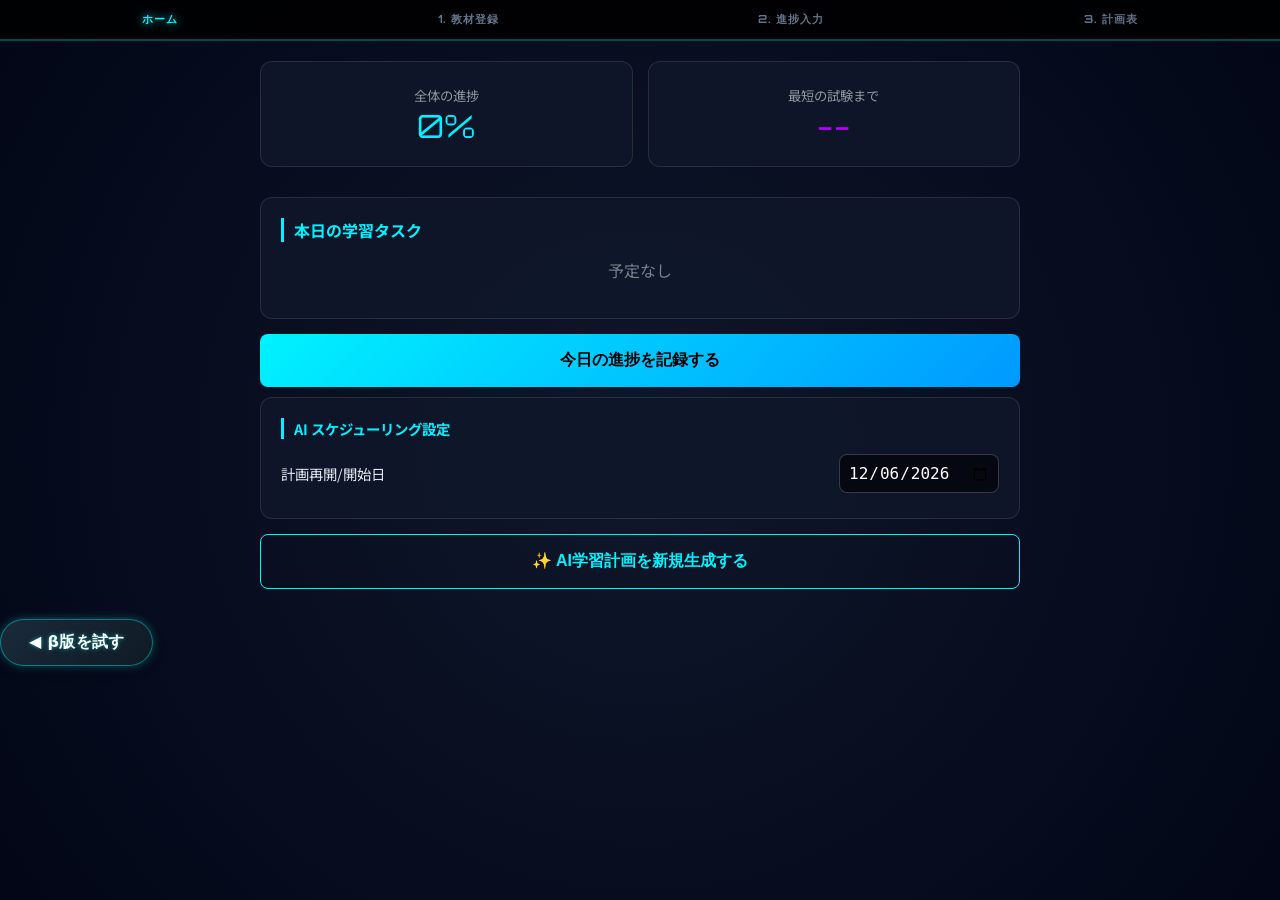
==== index.html @ 238c7658 "Update index.html" ====
<!DOCTYPE html>
<html lang="ja">
<head>
    <meta charset="UTF-8">
    <meta name="viewport" content="width=device-width, initial-scale=1.0">
    <title>ReplanToWin</title>
    <link rel="icon" href="854.png" type="image/png">
    <link rel="apple-touch-icon" href="854.png">
    
    <link href="https://fonts.googleapis.com/css2?family=Orbitron:wght@400;700&family=Noto+Sans+JP:wght@400;700&display=swap" rel="stylesheet">
    <link rel="stylesheet" href="style.css">
</head>
<body>

<div id="loading">
    <div style="font-size: 3rem; animation: pulse 1s infinite;">⚡</div>
    <div style="font-family: 'Orbitron'; color: var(--accent); letter-spacing: 3px; margin-top: 15px;">AI GENERATING...</div>
</div>

<nav>
    <div onclick="switchView('home')" id="nav-home" class="active">ホーム</div>
    <div onclick="switchView('settings')" id="nav-settings">1. 教材登録</div>
    <div onclick="switchView('progress')" id="nav-progress">2. 進捗入力</div>
    <div onclick="switchView('plan')" id="nav-plan">3. 計画表</div>
</nav>

<div id="view-home" class="view active">
    <div style="display: grid; grid-template-columns: 1fr 1fr; gap: 15px; margin-bottom: 15px;">
        <div class="glass-card" style="text-align: center;">
            <small style="opacity:0.6;">全体の進捗</small>
            <div id="stat-progress" style="font-family: 'Orbitron'; font-size: 2rem; color: var(--accent);">0%</div>
        </div>
        <div class="glass-card" style="text-align: center;">
            <small style="opacity:0.6;">最短の試験まで</small>
            <div id="stat-days" style="font-family: 'Orbitron'; font-size: 2rem; color: #bc00ff;">--</div>
        </div>
    </div>
    <div class="glass-card">
        <h3>本日の学習タスク</h3>
        <div id="today-list"></div>
    </div>
    <button onclick="switchView('progress')">今日の進捗を記録する</button>

    <div class="glass-card" style="margin-bottom: 15px;">
        <h3 style="font-size: 0.9rem; margin-bottom: 10px;">AI スケジューリング設定</h3>
        <div class="item-row" style="padding: 5px 0; border: none;">
            <span style="font-size: 0.9rem;">計画再開/開始日</span>
            <input type="date" id="sys-start-date" style="width: auto; margin: 0; padding: 8px;">
        </div>
    </div>

    <button id="main-plan-btn" onclick="generatePlan()" class="secondary">✨ AI学習計画を生成する</button>
</div>

    <!-- 戻るボタン（最先端AI感デザイン） -->
<a href="https://replan-to-win-beta.vercel.app/" class="ai-return-button" target="_blank" rel="noopener noreferrer">
  <span>◀ β版を試す</span>
</a>

<style>
/* AI感のあるボタンスタイル */
.ai-return-button {
  display: inline-flex;
  align-items: center;
  justify-content: center;
  gap: 8px;
  padding: 12px 28px;
  font-family: system-ui, -apple-system, 'Segoe UI', Roboto, 'Helvetica Neue', sans-serif;
  font-size: 1rem;
  font-weight: 600;
  text-decoration: none;
  color: #ffffff;
  background: linear-gradient(135deg, #1a2a3a, #0f1a24, #2c3e44);
  background-size: 200% 200%;
  border: 1px solid rgba(0, 255, 255, 0.4);
  border-radius: 60px;
  box-shadow: 0 0 8px rgba(0, 255, 255, 0.3), 0 4px 12px rgba(0, 0, 0, 0.3);
  backdrop-filter: blur(4px);
  transition: all 0.3s cubic-bezier(0.2, 0.9, 0.4, 1.1);
  letter-spacing: 0.3px;
  position: relative;
  overflow: hidden;
  cursor: pointer;
}

/* 光る走査線エフェクト（AI感） */
.ai-return-button::before {
  content: '';
  position: absolute;
  top: 0;
  left: -100%;
  width: 100%;
  height: 100%;
  background: linear-gradient(90deg, transparent, rgba(100, 255, 255, 0.25), transparent);
  transition: left 0.6s ease;
}

.ai-return-button:hover {
  transform: translateY(-2px) scale(1.02);
  box-shadow: 0 0 18px rgba(0, 255, 255, 0.7), 0 8px 20px rgba(0, 0, 0, 0.4);
  background-position: 100% 100%;
  border-color: rgba(0, 255, 255, 0.8);
  color: #e0ffff;
}

.ai-return-button:hover::before {
  left: 100%;
}

.ai-return-button:active {
  transform: scale(0.98);
}

/* テキストに微弱なグロー */
.ai-return-button span {
  text-shadow: 0 0 4px rgba(0, 255, 255, 0.5);
}
</style>
    
<div id="view-settings" class="view">
    <div class="glass-card">
        <h3>新しい教材を追加する</h3>
        <input id="in-sub" placeholder="科目 (例: 数学、英語)">
        
        <div style="margin-bottom: 12px;">
            <label style="font-size: 0.8rem; color: var(--accent); display: block; margin-bottom: 4px;">試験日（または完了目標日）：</label>
            <input id="in-date" type="date" style="margin-bottom: 0;">
        </div>

        <div style="margin-bottom: 15px;">
            <label style="font-size: 0.8rem; color: var(--accent); display: block; margin-bottom: 4px;">この教材を学習する曜日：</label>
            <div class="checkbox-group" id="in-days">
                <label><input type="checkbox" value="1" checked>月</label>
                <label><input type="checkbox" value="2" checked>火</label>
                <label><input type="checkbox" value="3" checked>水</label>
                <label><input type="checkbox" value="4" checked>木</label>
                <label><input type="checkbox" value="5" checked>金</label>
                <label><input type="checkbox" value="6" checked>土</label>
                <label><input type="checkbox" value="0" checked>日</label>
            </div>
        </div>

        <select id="in-mode" onchange="toggleMode()">
            <option value="range">ページ範囲 (1-200 など)</option>
            <option value="vol">合計件数 (1500語 など)</option>
            <option value="list">項目リスト (プリントAなど)</option>
        </select>
        <div id="ui-range">
            <input id="in-name-range" placeholder="教材名">
            <input id="in-val-range" placeholder="範囲 (例: 1-150)">
            <input id="in-unit-range" value="P" placeholder="単位">
        </div>
        <div id="ui-vol" style="display:none;">
            <input id="in-name-vol" placeholder="教材名">
            <input id="in-val-vol" type="number" placeholder="合計件数">
            <input id="in-unit-vol" value="語" placeholder="単位">
        </div>
        <div id="ui-list" style="display:none;">
            <input id="in-name-list" placeholder="教材名">
            <textarea id="in-val-list" placeholder="項目をカンマ(,)で区切って入力" rows="3"></textarea>
        </div>
        <div style="display: flex; align-items: center; gap: 10px; margin-bottom: 15px;">
            <span>目標周回数:</span>
            <input id="in-rounds" type="number" value="3" style="width: 80px; margin: 0;">
        </div>
        <button onclick="addMaterial()">この教材をリストに登録する</button>
    </div>
    <div class="glass-card">
        <h3>登録済みの教材</h3>
        <div id="registered-list"></div>
    </div>
</div>

<div id="view-progress" class="view">
    <h3>進捗の報告</h3>
    <div id="progress-input-area"></div>
</div>

<div id="view-plan" class="view">
    <div style="display: flex; justify-content: space-between; align-items: center; margin-bottom: 10px;">
        <h3 style="margin: 0;">全日程の計画表</h3>
        <button id="btn-edit-plan" onclick="togglePlanEdit()" class="secondary" style="width: auto; padding: 6px 15px; margin: 0; font-size: 0.8rem;">✎ 編集</button>
    </div>
    <div id="full-plan-area"></div>
</div>

<script src="script.js"></script>
</body>
</html>
---- style.css ----
:root {
    --bg: #020617;
    --panel: rgba(15, 23, 42, 0.95);
    --accent: #00f2ff;
    --accent-glow: rgba(0, 242, 255, 0.3);
    --text: #e2e8f0;
    --danger: #ff4757;
}

* { box-sizing: border-box; }
body {
    background-color: var(--bg);
    background-image: radial-gradient(circle at 50% 50%, #0f172a 0%, #020617 100%);
    color: var(--text); font-family: 'Noto Sans JP', sans-serif; margin: 0; min-height: 100vh;
}

nav {
    display: flex; justify-content: space-around; background: rgba(0, 0, 0, 0.9);
    border-bottom: 2px solid var(--accent-glow); padding: 12px;
    position: sticky; top: 0; z-index: 1000;
}
nav div { cursor: pointer; font-size: 0.7rem; color: #64748b; font-family: 'Orbitron'; font-weight: bold; letter-spacing: 1px; }
nav div.active { color: var(--accent); text-shadow: 0 0 10px var(--accent); }

.view { max-width: 800px; margin: 20px auto; padding: 0 20px; display: none; }
.view.active { display: block; animation: fadeIn 0.3s ease; }
@keyframes fadeIn { from { opacity: 0; } to { opacity: 1; } }

.glass-card {
    background: var(--panel); border: 1px solid rgba(255, 255, 255, 0.1);
    border-radius: 12px; padding: 20px; margin-bottom: 15px;
}

h3 { font-size: 1rem; color: var(--accent); margin-top: 0; border-left: 3px solid var(--accent); padding-left: 10px; }

button {
    background: linear-gradient(135deg, var(--accent), #0099ff); color: #000;
    border: none; padding: 16px; border-radius: 8px; font-weight: bold; cursor: pointer; 
    width: 100%; font-size: 1rem; margin-bottom: 10px;
}
button:active { transform: scale(0.98); }
button.secondary { background: transparent; border: 1px solid var(--accent); color: var(--accent); }
button.danger { background: rgba(255, 71, 87, 0.1); border: 1px solid var(--danger); color: var(--danger); padding: 8px 12px; width: auto; font-size: 0.8rem; }

input, select, textarea {
    background: rgba(0, 0, 0, 0.6); border: 1px solid rgba(255, 255, 255, 0.2);
    color: #fff; padding: 12px; border-radius: 8px; width: 100%; margin-bottom: 12px; font-size: 1rem;
}

/* 編集用入力欄のスタイル */
.plan-edit-input {
    background: rgba(255, 255, 255, 0.1);
    border: 1px solid var(--accent);
    color: #fff;
    padding: 4px 8px;
    border-radius: 4px;
    width: 100%;
    font-size: 0.9rem;
    margin: 4px 0;
}

.item-row { display: flex; justify-content: space-between; align-items: center; padding: 12px 0; border-bottom: 1px solid rgba(255,255,255,0.05); }
.status-tag { font-size: 0.65rem; background: var(--accent); color: #000; padding: 2px 6px; border-radius: 4px; font-weight: bold; }

.checkbox-group { display: flex; gap: 10px; flex-wrap: wrap; margin-top: 8px; }
.checkbox-group label { display: flex; align-items: center; gap: 5px; font-size: 0.9rem; cursor: pointer; color: #a0aec0; }
.checkbox-group input[type="checkbox"] { width: 18px; height: 18px; margin: 0; accent-color: var(--accent); }

#loading {
    position: fixed; top: 0; left: 0; width: 100%; height: 100%;
    background: rgba(2, 6, 23, 0.95); z-index: 2000; display: none;
    flex-direction: column; align-items: center; justify-content: center;
}

@keyframes pulse {
    0% { transform: scale(1); opacity: 1; }
    50% { transform: scale(1.1); opacity: 0.7; }
    100% { transform: scale(1); opacity: 1; }
}
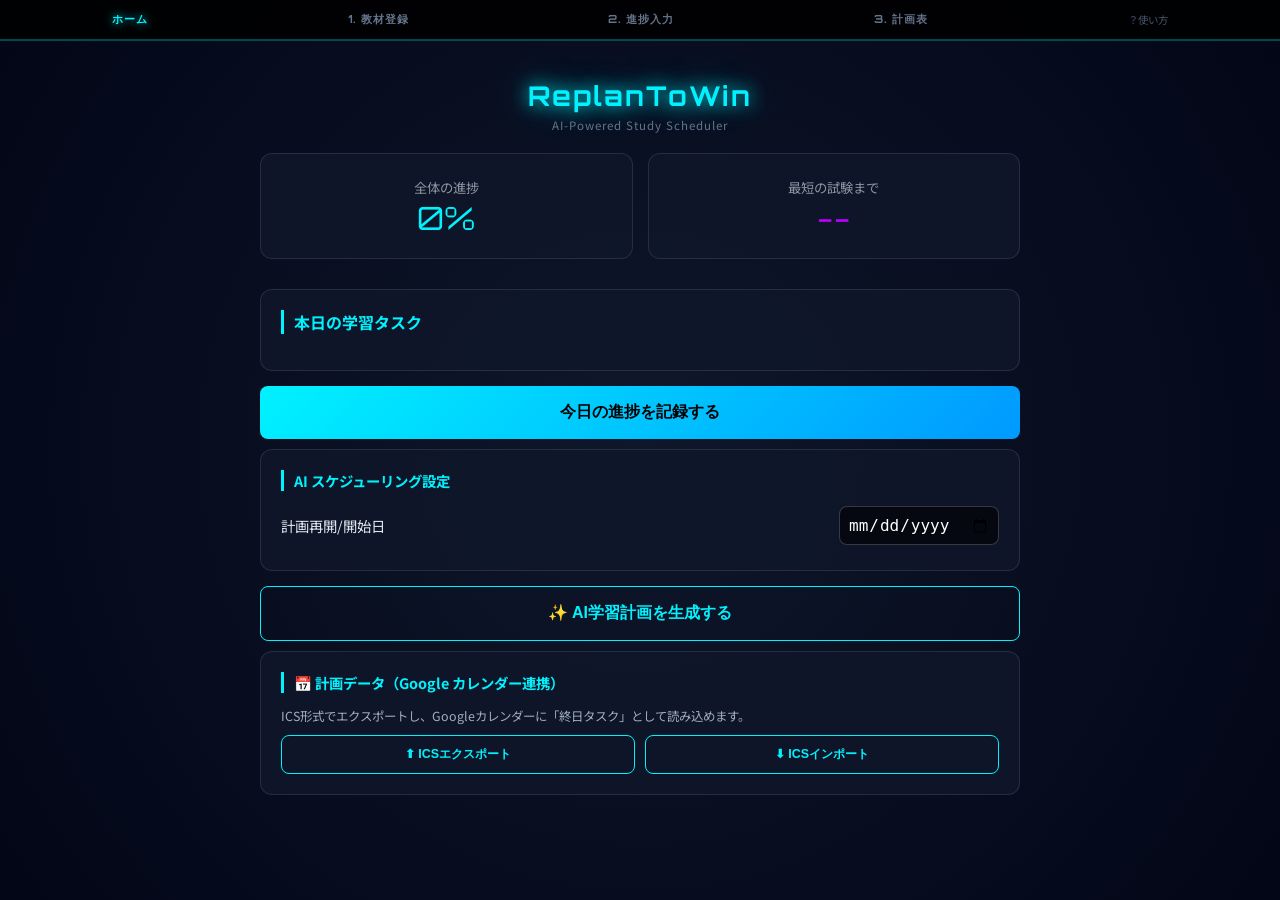
==== commit 4b7c8ee4: "Update index.html" ====
--- a/index.html
+++ b/index.html
@@ -8,7 +8,262 @@
     <link rel="apple-touch-icon" href="854.png">
     
     <link href="https://fonts.googleapis.com/css2?family=Orbitron:wght@400;700&family=Noto+Sans+JP:wght@400;700&display=swap" rel="stylesheet">
-    <link rel="stylesheet" href="style.css">
+    <style>
+        :root {
+            --bg: #020617;
+            --panel: rgba(15, 23, 42, 0.95);
+            --accent: #00f2ff;
+            --accent-glow: rgba(0, 242, 255, 0.3);
+            --text: #e2e8f0;
+            --danger: #ff4757;
+        }
+
+        * { box-sizing: border-box; }
+        body {
+            background-color: var(--bg);
+            background-image: radial-gradient(circle at 50% 50%, #0f172a 0%, #020617 100%);
+            color: var(--text); font-family: 'Noto Sans JP', sans-serif; margin: 0; min-height: 100vh;
+        }
+
+        nav {
+            display: flex; justify-content: space-around; background: rgba(0, 0, 0, 0.9);
+            border-bottom: 2px solid var(--accent-glow); padding: 12px;
+            position: sticky; top: 0; z-index: 1000;
+        }
+        nav div { cursor: pointer; font-size: 0.7rem; color: #64748b; font-family: 'Orbitron'; font-weight: bold; letter-spacing: 1px; }
+        nav div.active { color: var(--accent); text-shadow: 0 0 10px var(--accent); }
+        .nav-tut { font-size: 0.65rem !important; color: #475569 !important; font-family: 'Noto Sans JP', sans-serif !important; font-weight: normal !important; letter-spacing: 0 !important; }
+
+        .view { max-width: 800px; margin: 20px auto; padding: 0 20px; display: none; }
+        .view.active { display: block; animation: fadeIn 0.3s ease; }
+        @keyframes fadeIn { from { opacity: 0; } to { opacity: 1; } }
+
+        .glass-card {
+            background: var(--panel); border: 1px solid rgba(255, 255, 255, 0.1);
+            border-radius: 12px; padding: 20px; margin-bottom: 15px;
+        }
+
+        h3 { font-size: 1rem; color: var(--accent); margin-top: 0; border-left: 3px solid var(--accent); padding-left: 10px; }
+
+        button {
+            background: linear-gradient(135deg, var(--accent), #0099ff); color: #000;
+            border: none; padding: 16px; border-radius: 8px; font-weight: bold; cursor: pointer; 
+            width: 100%; font-size: 1rem; margin-bottom: 10px;
+        }
+        button:active { transform: scale(0.98); }
+        button.secondary { background: transparent; border: 1px solid var(--accent); color: var(--accent); }
+        button.danger { background: rgba(255, 71, 87, 0.1); border: 1px solid var(--danger); color: var(--danger); padding: 8px 12px; width: auto; font-size: 0.8rem; }
+
+        input, select, textarea {
+            background: rgba(0, 0, 0, 0.6); border: 1px solid rgba(255, 255, 255, 0.2);
+            color: #fff; padding: 12px; border-radius: 8px; width: 100%; margin-bottom: 12px; font-size: 1rem;
+        }
+
+        /* 編集用入力欄のスタイル */
+        .plan-edit-input {
+            background: rgba(255, 255, 255, 0.1);
+            border: 1px solid var(--accent);
+            color: #fff;
+            padding: 4px 8px;
+            border-radius: 4px;
+            width: 100%;
+            font-size: 0.9rem;
+            margin: 4px 0;
+        }
+
+        .item-row { display: flex; justify-content: space-between; align-items: center; padding: 12px 0; border-bottom: 1px solid rgba(255,255,255,0.05); }
+        .status-tag { font-size: 0.65rem; background: var(--accent); color: #000; padding: 2px 6px; border-radius: 4px; font-weight: bold; }
+
+        .checkbox-group { display: flex; gap: 10px; flex-wrap: wrap; margin-top: 8px; }
+        .checkbox-group label { display: flex; align-items: center; gap: 5px; font-size: 0.9rem; cursor: pointer; color: #a0aec0; }
+        .checkbox-group input[type="checkbox"] { width: 18px; height: 18px; margin: 0; accent-color: var(--accent); }
+
+        #loading {
+            position: fixed; top: 0; left: 0; width: 100%; height: 100%;
+            background: rgba(2, 6, 23, 0.95); z-index: 2000; display: none;
+            flex-direction: column; align-items: center; justify-content: center;
+        }
+
+        @keyframes pulse {
+            0% { transform: scale(1); opacity: 1; }
+            50% { transform: scale(1.1); opacity: 0.7; }
+            100% { transform: scale(1); opacity: 1; }
+        }
+
+        /* ===== ホームタイトル ===== */
+        .home-title-block {
+            text-align: center;
+            padding: 18px 0 10px;
+            margin-bottom: 10px;
+        }
+        .home-title-block .app-logo {
+            font-family: 'Orbitron', sans-serif;
+            font-size: 1.7rem;
+            font-weight: 700;
+            color: var(--accent);
+            text-shadow: 0 0 18px var(--accent), 0 0 40px rgba(0,242,255,0.4);
+            letter-spacing: 2px;
+        }
+        .home-title-block .app-tagline {
+            font-size: 0.72rem;
+            color: #64748b;
+            margin-top: 4px;
+            letter-spacing: 1px;
+        }
+
+        /* ===== 小刻み復習バッジ ===== */
+        .spaced-badge {
+            display: inline-flex;
+            align-items: center;
+            gap: 6px;
+            background: linear-gradient(135deg, rgba(188,0,255,0.15), rgba(0,242,255,0.15));
+            border: 1px solid rgba(188,0,255,0.5);
+            border-radius: 8px;
+            padding: 10px 14px;
+            width: 100%;
+            cursor: pointer;
+            transition: box-shadow 0.2s;
+        }
+        .spaced-badge:hover { box-shadow: 0 0 12px rgba(188,0,255,0.4); }
+        .spaced-badge input[type="checkbox"] {
+            width: 20px; height: 20px; margin: 0; accent-color: #bc00ff; flex-shrink: 0;
+        }
+        .spaced-badge-text { display: flex; flex-direction: column; gap: 2px; flex: 1; }
+        .spaced-badge-title {
+            font-size: 0.92rem;
+            font-weight: bold;
+            color: #bc00ff;
+            text-shadow: 0 0 8px rgba(188,0,255,0.6);
+        }
+        .spaced-badge-sub {
+            font-size: 0.68rem;
+            color: #a78bfa;
+            line-height: 1.4;
+        }
+        .spaced-badge-recommend {
+            font-size: 0.62rem;
+            background: linear-gradient(90deg, #bc00ff, #00f2ff);
+            -webkit-background-clip: text;
+            -webkit-text-fill-color: transparent;
+            background-clip: text;
+            font-weight: bold;
+            white-space: nowrap;
+        }
+
+        /* ===== エクスポート/インポートボタン ===== */
+        .io-btn-row {
+            display: flex;
+            gap: 10px;
+            margin-top: 10px;
+        }
+        .io-btn-row button {
+            flex: 1;
+            font-size: 0.78rem;
+            padding: 10px 6px;
+            margin-bottom: 0;
+        }
+
+        /* ===== チュートリアルオーバーレイ ===== */
+        #tutorial-overlay {
+            position: fixed; top: 0; left: 0; width: 100%; height: 100%;
+            background: rgba(2,6,23,0.96);
+            z-index: 3000;
+            display: none;
+            flex-direction: column;
+            align-items: center;
+            justify-content: center;
+            padding: 20px;
+        }
+        #tutorial-overlay.show { display: flex; animation: fadeIn 0.3s ease; }
+        .tut-card {
+            background: var(--panel);
+            border: 1px solid var(--accent);
+            border-radius: 16px;
+            padding: 28px 24px;
+            max-width: 460px;
+            width: 100%;
+            text-align: center;
+        }
+        .tut-step-num {
+            font-family: 'Orbitron', sans-serif;
+            font-size: 0.7rem;
+            color: var(--accent);
+            letter-spacing: 2px;
+            margin-bottom: 8px;
+        }
+        .tut-icon { font-size: 2.8rem; margin-bottom: 12px; }
+        .tut-title {
+            font-size: 1.1rem;
+            font-weight: bold;
+            color: var(--accent);
+            margin-bottom: 12px;
+        }
+        .tut-body {
+            font-size: 0.88rem;
+            color: #a0aec0;
+            line-height: 1.75;
+            margin-bottom: 22px;
+            text-align: left;
+        }
+        .tut-body b { color: var(--text); }
+        .tut-dots {
+            display: flex; justify-content: center; gap: 8px; margin-bottom: 20px;
+        }
+        .tut-dot {
+            width: 8px; height: 8px; border-radius: 50%;
+            background: #334155;
+            transition: background 0.2s;
+        }
+        .tut-dot.active { background: var(--accent); box-shadow: 0 0 6px var(--accent); }
+        .tut-btn-row { display: flex; gap: 10px; }
+        .tut-btn-row button { margin-bottom: 0; }
+
+        /* ===== 教材編集パネル ===== */
+        .mat-edit-panel {
+            background: rgba(0, 242, 255, 0.05);
+            border: 1px solid rgba(0, 242, 255, 0.3);
+            border-radius: 8px;
+            padding: 14px;
+            margin-top: 10px;
+        }
+        .mat-edit-panel label {
+            font-size: 0.78rem;
+            color: var(--accent);
+            display: block;
+            margin-bottom: 3px;
+        }
+        .mat-edit-panel input[type="number"] {
+            padding: 7px 10px;
+            font-size: 0.9rem;
+            margin-bottom: 10px;
+        }
+        .mat-edit-panel .edit-days-group {
+            display: flex; gap: 8px; flex-wrap: wrap; margin-bottom: 10px;
+        }
+        .mat-edit-panel .edit-days-group label {
+            display: flex; align-items: center; gap: 4px;
+            font-size: 0.85rem; color: #a0aec0; cursor: pointer;
+        }
+        .mat-edit-panel .edit-days-group input[type="checkbox"] {
+            width: 16px; height: 16px; margin: 0; accent-color: var(--accent);
+        }
+        .mat-edit-spaced-row {
+            display: flex; align-items: center; gap: 8px; margin-bottom: 10px;
+        }
+        .mat-edit-spaced-row input[type="checkbox"] {
+            width: 18px; height: 18px; margin: 0; accent-color: #bc00ff;
+        }
+        .mat-edit-spaced-row span {
+            font-size: 0.85rem; color: #a78bfa;
+        }
+        .mat-edit-save-btn {
+            background: linear-gradient(135deg, var(--accent), #0099ff);
+            color: #000; border: none; padding: 8px 16px;
+            border-radius: 6px; font-weight: bold; cursor: pointer;
+            width: auto; font-size: 0.85rem; margin-bottom: 0;
+        }
+        .mat-edit-save-btn:active { transform: scale(0.98); }
+    </style>
 </head>
 <body>
 
@@ -22,9 +277,15 @@
     <div onclick="switchView('settings')" id="nav-settings">1. 教材登録</div>
     <div onclick="switchView('progress')" id="nav-progress">2. 進捗入力</div>
     <div onclick="switchView('plan')" id="nav-plan">3. 計画表</div>
+    <div onclick="showTutorial()" class="nav-tut">？使い方</div>
 </nav>
 
 <div id="view-home" class="view active">
+    <div class="home-title-block">
+        <div class="app-logo">ReplanToWin</div>
+        <div class="app-tagline">AI-Powered Study Scheduler</div>
+    </div>
+
     <div style="display: grid; grid-template-columns: 1fr 1fr; gap: 15px; margin-bottom: 15px;">
         <div class="glass-card" style="text-align: center;">
             <small style="opacity:0.6;">全体の進捗</small>
@@ -50,73 +311,18 @@
     </div>
 
     <button id="main-plan-btn" onclick="generatePlan()" class="secondary">✨ AI学習計画を生成する</button>
+
+    <div class="glass-card">
+        <h3 style="font-size:0.9rem;">📅 計画データ（Google カレンダー連携）</h3>
+        <p style="font-size:0.78rem; color:#a0aec0; margin:0 0 6px;">ICS形式でエクスポートし、Googleカレンダーに「終日タスク」として読み込めます。</p>
+        <div class="io-btn-row">
+            <button class="secondary" onclick="exportICS()" style="font-size:0.78rem;">⬆ ICSエクスポート</button>
+            <button class="secondary" onclick="document.getElementById('ics-import-input').click()" style="font-size:0.78rem;">⬇ ICSインポート</button>
+        </div>
+        <input type="file" id="ics-import-input" accept=".ics" style="display:none;" onchange="importICS(this)">
+    </div>
 </div>
 
-    <!-- 戻るボタン（最先端AI感デザイン） -->
-<a href="https://replan-to-win-beta.vercel.app/" class="ai-return-button" target="_blank" rel="noopener noreferrer">
-  <span>◀ β版を試す</span>
-</a>
-
-<style>
-/* AI感のあるボタンスタイル */
-.ai-return-button {
-  display: inline-flex;
-  align-items: center;
-  justify-content: center;
-  gap: 8px;
-  padding: 12px 28px;
-  font-family: system-ui, -apple-system, 'Segoe UI', Roboto, 'Helvetica Neue', sans-serif;
-  font-size: 1rem;
-  font-weight: 600;
-  text-decoration: none;
-  color: #ffffff;
-  background: linear-gradient(135deg, #1a2a3a, #0f1a24, #2c3e44);
-  background-size: 200% 200%;
-  border: 1px solid rgba(0, 255, 255, 0.4);
-  border-radius: 60px;
-  box-shadow: 0 0 8px rgba(0, 255, 255, 0.3), 0 4px 12px rgba(0, 0, 0, 0.3);
-  backdrop-filter: blur(4px);
-  transition: all 0.3s cubic-bezier(0.2, 0.9, 0.4, 1.1);
-  letter-spacing: 0.3px;
-  position: relative;
-  overflow: hidden;
-  cursor: pointer;
-}
-
-/* 光る走査線エフェクト（AI感） */
-.ai-return-button::before {
-  content: '';
-  position: absolute;
-  top: 0;
-  left: -100%;
-  width: 100%;
-  height: 100%;
-  background: linear-gradient(90deg, transparent, rgba(100, 255, 255, 0.25), transparent);
-  transition: left 0.6s ease;
-}
-
-.ai-return-button:hover {
-  transform: translateY(-2px) scale(1.02);
-  box-shadow: 0 0 18px rgba(0, 255, 255, 0.7), 0 8px 20px rgba(0, 0, 0, 0.4);
-  background-position: 100% 100%;
-  border-color: rgba(0, 255, 255, 0.8);
-  color: #e0ffff;
-}
-
-.ai-return-button:hover::before {
-  left: 100%;
-}
-
-.ai-return-button:active {
-  transform: scale(0.98);
-}
-
-/* テキストに微弱なグロー */
-.ai-return-button span {
-  text-shadow: 0 0 4px rgba(0, 255, 255, 0.5);
-}
-</style>
-    
 <div id="view-settings" class="view">
     <div class="glass-card">
         <h3>新しい教材を追加する</h3>
@@ -163,6 +369,16 @@
             <span>目標周回数:</span>
             <input id="in-rounds" type="number" value="3" style="width: 80px; margin: 0;">
         </div>
+
+        <label id="spaced-label" class="spaced-badge" style="margin-bottom: 15px;">
+            <input type="checkbox" id="in-spaced">
+            <span class="spaced-badge-text">
+                <span class="spaced-badge-title">⚡ 間隔反復学習（スペーシング効果）</span>
+                <span class="spaced-badge-sub">「小刻みな復習」を繰り返す記憶定着アルゴリズム。<br><b>単語帳・問題集など量の多いタスクに特に推奨。</b><br>単純繰り返しより最大 <b>2〜3倍</b> の記憶効率を実現。</span>
+            </span>
+            <span class="spaced-badge-recommend">強く推奨</span>
+            <span id="spaced-note" style="display: none; color: var(--danger); font-size: 0.7rem;">※リスト教材では非対応</span>
+        </label>
         <button onclick="addMaterial()">この教材をリストに登録する</button>
     </div>
     <div class="glass-card">
@@ -184,6 +400,412 @@
     <div id="full-plan-area"></div>
 </div>
 
-<script src="script.js"></script>
-</body>
-</html>
+<div id="tutorial-overlay">
+    <div class="tut-card">
+        <div class="tut-step-num" id="tut-step-label">STEP 1 / 4</div>
+        <div class="tut-icon" id="tut-icon">📚</div>
+        <div class="tut-title" id="tut-title"></div>
+        <div class="tut-body" id="tut-body"></div>
+        <div class="tut-dots" id="tut-dots"></div>
+        <div class="tut-btn-row">
+            <button class="secondary" id="tut-prev-btn" onclick="tutPrev()" style="display:none;">← 戻る</button>
+            <button id="tut-next-btn" onclick="tutNext()">次へ →</button>
+        </div>
+    </div>
+</div>
+
+<script>
+// ===== TUTORIAL =====
+const TUT_STEPS = [
+    {
+        icon: '🚀',
+        title: 'ReplanToWin へようこそ！',
+        body: `AI が学習スケジュールを自動生成するアプリです。<br><br>
+<b>基本の流れ：</b><br>
+① <b>教材を登録</b> する（科目・範囲・試験日）<br>
+② <b>AI が計画を生成</b> する<br>
+③ <b>毎日の進捗</b> を記録する<br>
+④ AI が<b>計画を自動更新</b> する`
+    },
+    {
+        icon: '📖',
+        title: 'STEP 1 ── 教材を登録する',
+        body: `「<b>1. 教材登録</b>」タブへ移動します。<br><br>
+・ <b>科目名</b>（例: 英語）と<b>試験日</b>を入力<br>
+・ <b>教材の種類</b>を選択：<br>
+　　<b>ページ範囲</b>（例: 1-200P）<br>
+　　<b>合計件数</b>（例: 1500語）<br>
+　　<b>項目リスト</b>（例: 単語帳の項目）<br>
+・ <b>学習する曜日</b>と<b>目標周回数</b>を設定<br><br>
+⚡ <b>間隔反復学習</b>は記憶効率が大幅に上がるため<b>強く推奨</b>です！`
+    },
+    {
+        icon: '✨',
+        title: 'STEP 2 ── AI 計画を生成する',
+        body: `教材を登録したら、<b>ホーム画面</b>へ戻ります。<br><br>
+・ <b>「計画再開/開始日」</b>を確認（デフォルトは今日）<br>
+・ <b>「AI学習計画を生成する」</b>ボタンを押す<br><br>
+AI が試験日から逆算し、全日程のスケジュールを自動生成します。<br><br>
+進捗を記録した後に<b>再生成</b>すると、残り分だけ再スケジューリングされます。`
+    },
+    {
+        icon: '📅',
+        title: 'STEP 3 ── Google カレンダーに取り込む',
+        body: `<b>「3. 計画表」</b>タブまたはホームの<b>「ICSエクスポート」</b>ボタンで<br>計画を <b>.ics ファイル</b>としてダウンロードできます。<br><br>
+<b>Google カレンダーへの取り込み手順：</b><br>
+① Google カレンダーを開く<br>
+② 設定 → 「インポート」を選択<br>
+③ ダウンロードした .ics ファイルを選択<br>
+④ 各学習タスクが<b>終日イベント</b>として追加されます。<br><br>
+進捗を記録して計画を更新したら、再度エクスポートしてください。`
+    }
+];
+let tutStep = 0;
+
+function showTutorial() {
+    tutStep = 0;
+    renderTut();
+    document.getElementById('tutorial-overlay').classList.add('show');
+}
+
+function closeTutorial() {
+    document.getElementById('tutorial-overlay').classList.remove('show');
+    localStorage.setItem('rtw_tut_done', '1');
+}
+
+function tutNext() {
+    if (tutStep < TUT_STEPS.length - 1) {
+        tutStep++;
+        renderTut();
+    } else {
+        closeTutorial();
+    }
+}
+
+function tutPrev() {
+    if (tutStep > 0) { tutStep--; renderTut(); }
+}
+
+function renderTut() {
+    const s = TUT_STEPS[tutStep];
+    const total = TUT_STEPS.length;
+    document.getElementById('tut-step-label').innerText = `STEP ${tutStep + 1} / ${total}`;
+    document.getElementById('tut-icon').innerText = s.icon;
+    document.getElementById('tut-title').innerText = s.title;
+    document.getElementById('tut-body').innerHTML = s.body;
+    const dots = document.getElementById('tut-dots');
+    dots.innerHTML = TUT_STEPS.map((_, i) => `<div class="tut-dot${i === tutStep ? ' active' : ''}"></div>`).join('');
+    document.getElementById('tut-prev-btn').style.display = tutStep > 0 ? 'block' : 'none';
+    document.getElementById('tut-next-btn').innerText = tutStep < total - 1 ? '次へ →' : '✔ 始める';
+}
+
+// ===== ICS EXPORT/IMPORT =====
+function escICS(s) {
+    return String(s).replace(/\\/g, '\\\\').replace(/;/g, '\\;').replace(/,/g, '\\,').replace(/\r?\n/g, '\\n');
+}
+
+function toICSDate(dateStr) {
+    return dateStr.replace(/-/g, '');
+}
+
+function exportICS() {
+    const planKeys = Object.keys(state.plan).sort();
+    if (planKeys.length === 0) return alert('エクスポートする計画がありません。先にAI計画を生成してください。');
+
+    const now = new Date();
+    const dtstamp = now.getFullYear()
+        + String(now.getMonth()+1).padStart(2,'0')
+        + String(now.getDate()).padStart(2,'0')
+        + 'T' + String(now.getHours()).padStart(2,'0')
+        + String(now.getMinutes()).padStart(2,'0')
+        + String(now.getSeconds()).padStart(2,'0') + 'Z';
+
+    let ics = [
+        'BEGIN:VCALENDAR',
+        'VERSION:2.0',
+        'PRODID:-//ReplanToWin//AI Study Scheduler//JA',
+        'CALSCALE:GREGORIAN',
+        'METHOD:PUBLISH'
+    ];
+
+    planKeys.forEach(dateStr => {
+        const tasks = state.plan[dateStr];
+        if (!tasks || tasks.length === 0) return;
+        const dateICS = toICSDate(dateStr);
+        const summary = tasks.map(t => `${t.sub}:${t.mat} ${t.desc}(${t.info})`).join(' / ');
+        const uid = `rtw-${dateStr}-${Date.now()}@replantowin`;
+        ics = ics.concat([
+            'BEGIN:VEVENT',
+            `DTSTART;VALUE=DATE:${dateICS}`,
+            `DTEND;VALUE=DATE:${dateICS}`,
+            `DTSTAMP:${dtstamp}`,
+            `UID:${uid}`,
+            `SUMMARY:${escICS(summary)}`,
+            `DESCRIPTION:${escICS(tasks.map(t=>`${t.sub} / ${t.mat}: ${t.desc} [${t.info}]`).join('\n'))}`,
+            'TRANSP:TRANSPARENT',
+            'END:VEVENT'
+        ]);
+    });
+
+    ics.push('END:VCALENDAR');
+    const blob = new Blob([ics.join('\r\n')], { type: 'text/calendar;charset=utf-8' });
+    const a = document.createElement('a');
+    a.href = URL.createObjectURL(blob);
+    a.download = `ReplanToWin_${toYMD(new Date())}.ics`;
+    a.click();
+    URL.revokeObjectURL(a.href);
+    playSound(800, 0.2);
+}
+
+function importICS(input) {
+    const file = input.files[0];
+    if (!file) return;
+    const reader = new FileReader();
+    reader.onload = function(e) {
+        try {
+            const text = e.target.result;
+            const newPlan = {};
+            const events = text.split('BEGIN:VEVENT').slice(1);
+            events.forEach(ev => {
+                const dtmatch = ev.match(/DTSTART(?:;VALUE=DATE)?:(\d{4})(\d{2})(\d{2})/);
+                const summatch = ev.match(/SUMMARY:(.+)/);
+                if (!dtmatch || !summatch) return;
+                const dateStr = `${dtmatch[1]}-${dtmatch[2]}-${dtmatch[3]}`;
+                const summaryRaw = summatch[1].replace(/\\n/g,'\n').replace(/\\,/g,',').replace(/\\;/g,';').replace(/\\\\/g,'\\').trim();
+                if (!newPlan[dateStr]) newPlan[dateStr] = [];
+                summaryRaw.split(' / ').forEach(item => {
+                    const m = item.match(/^([^:]+):(.+?)\s+(.+?)\((.+?)\)$/);
+                    if (m) {
+                        newPlan[dateStr].push({ sub: m[1].trim(), mat: m[2].trim(), desc: m[3].trim(), info: m[4].trim(), id: 0 });
+                    } else {
+                        newPlan[dateStr].push({ sub: 'インポート', mat: item, desc: '', info: '', id: 0 });
+                    }
+                });
+            });
+            const count = Object.keys(newPlan).length;
+            if (count === 0) { alert('有効なイベントが見つかりませんでした。'); return; }
+            if (!confirm(`${count}日分の計画をインポートします。\n現在の計画は上書きされます。よろしいですか？`)) return;
+            state.plan = newPlan;
+            save();
+            playSound(800, 0.2);
+            alert(`${count}日分の計画をインポートしました。`);
+        } catch(err) {
+            console.error(err);
+            alert('ICSファイルの読み込みに失敗しました。');
+        }
+        input.value = '';
+    };
+    reader.readAsText(file);
+}
+
+// --- AUDIO ENGINE ---
+let audioCtx;
+function playSound(f, d) {
+    try {
+        if (!audioCtx) audioCtx = new (window.AudioContext || window.webkitAudioContext)();
+        const o = audioCtx.createOscillator();
+        const g = audioCtx.createGain();
+        o.connect(g); g.connect(audioCtx.destination);
+        o.frequency.setValueAtTime(f, audioCtx.currentTime);
+        g.gain.setValueAtTime(0.05, audioCtx.currentTime);
+        g.gain.exponentialRampToValueAtTime(0.01, audioCtx.currentTime + d);
+        o.start(); o.stop(audioCtx.currentTime + d);
+    } catch(e) {}
+}
+
+// --- HELPER ---
+function toYMD(d) {
+    return d.getFullYear() + '-' + String(d.getMonth() + 1).padStart(2, '0') + '-' + String(d.getDate()).padStart(2, '0');
+}
+
+// --- DATA ---
+const KEY = 'test_os_v6_1_data';
+let state = { exams: [], plan: {} };
+let isPlanEditing = false; 
+
+function load() {
+    const saved = localStorage.getItem(KEY);
+    if (saved) state = JSON.parse(saved);
+}
+
+function save() {
+    try {
+        localStorage.setItem(KEY, JSON.stringify(state));
+    } catch(e) {
+        console.error('Storage Save Error', e);
+    }
+    render();
+}
+
+// --- UI ---
+function switchView(id) {
+    playSound(600, 0.1);
+    document.querySelectorAll('.view').forEach(v => v.classList.remove('active'));
+    document.querySelectorAll('nav div').forEach(n => n.classList.remove('active'));
+    const target = document.getElementById(`view-${id}`);
+    if (target) {
+        target.classList.add('active');
+        document.getElementById(`nav-${id}`).classList.add('active');
+    }
+}
+
+function toggleMode() {
+    const m = document.getElementById('in-mode').value;
+    document.getElementById('ui-range').style.display = m === 'range' ? 'block' : 'none';
+    document.getElementById('ui-vol').style.display = m === 'vol' ? 'block' : 'none';
+    document.getElementById('ui-list').style.display = m === 'list' ? 'block' : 'none';
+    updateSpacedUI();
+}
+
+function updateSpacedUI() {
+    const mode = document.getElementById('in-mode').value;
+    const spacedCheck = document.getElementById('in-spaced');
+    const spacedNote = document.getElementById('spaced-note');
+    if (mode === 'list') {
+        spacedCheck.disabled = true;
+        spacedCheck.parentElement.style.opacity = '0.6';
+        if (spacedNote) spacedNote.style.display = 'inline';
+    } else {
+        spacedCheck.disabled = false;
+        spacedCheck.parentElement.style.opacity = '1';
+        if (spacedNote) spacedNote.style.display = 'none';
+    }
+}
+
+function togglePlanEdit() {
+    isPlanEditing = !isPlanEditing;
+    const btn = document.getElementById('btn-edit-plan');
+    btn.innerText = isPlanEditing ? '✔ 完了' : '✎ 編集';
+    if (!isPlanEditing) playSound(800, 0.1);
+    render();
+}
+
+function updatePlanManual(date, idx, value) {
+    if (state.plan[date] && state.plan[date][idx]) {
+        state.plan[date][idx].desc = value;
+        localStorage.setItem(KEY, JSON.stringify(state));
+    }
+}
+
+// ===== 変更点②：教材設定の編集 =====
+// 編集パネルの表示/非表示を切り替える
+function toggleMatEdit(eId, mId) {
+    const panelId = `mat-edit-panel-${mId}`;
+    const panel = document.getElementById(panelId);
+    if (!panel) return;
+    const isVisible = panel.style.display !== 'none';
+    panel.style.display = isVisible ? 'none' : 'block';
+}
+
+// 編集内容を保存する
+function saveMatEdit(eId, mId) {
+    const exam = state.exams.find(ex => ex.id === eId);
+    if (!exam) return;
+    const mat = exam.materials.find(m => m.id === mId);
+    if (!mat) return;
+
+    // 周回数
+    const newRounds = parseInt(document.getElementById(`edit-rounds-${mId}`).value) || 1;
+
+    // 曜日
+    const newDays = [];
+    document.querySelectorAll(`#edit-days-${mId} input[type="checkbox"]`).forEach(cb => {
+        if (cb.checked) newDays.push(parseInt(cb.value));
+    });
+    if (newDays.length === 0) { alert('曜日を1つ以上選択してください'); return; }
+
+    // 間隔反復（listタイプは変更不可）
+    let newSpaced = mat.spaced;
+    if (mat.type !== 'list') {
+        newSpaced = document.getElementById(`edit-spaced-${mId}`).checked;
+    }
+
+    // 周回数が増えた場合は doneRounds を拡張
+    if (mat.type !== 'list') {
+        if (!mat.doneRounds) mat.doneRounds = new Array(mat.rounds).fill(0);
+        while (mat.doneRounds.length < newRounds) mat.doneRounds.push(0);
+        if (mat.doneRounds.length > newRounds) mat.doneRounds = mat.doneRounds.slice(0, newRounds);
+    }
+
+    mat.rounds = newRounds;
+    mat.days = newDays;
+    mat.spaced = newSpaced;
+
+    playSound(800, 0.2);
+    save();
+}
+
+// --- LOGIC ---
+function addMaterial() {
+    const sub = document.getElementById('in-sub').value.trim();
+    const date = document.getElementById('in-date').value;
+    if (!sub || !date) return alert('科目名と日付を入力してください');
+
+    let selectedDays = Array.from(document.querySelectorAll('#sys-days input[type="checkbox"]:checked')).map(cb => parseInt(cb.value));
+    if (selectedDays.length === 0) {
+        const activeView = document.querySelector('.view.active');
+        if (activeView) {
+            selectedDays = Array.from(activeView.querySelectorAll('input[type="checkbox"]:checked')).map(cb => parseInt(cb.value));
+        }
+    }
+
+    if (selectedDays.length === 0) {
+        return alert('教材を学習する曜日を1つ以上選択してください');
+    }
+
+    let exam = state.exams.find(e => e.subject === sub && e.date === date);
+    if (!exam) {
+        exam = { id: Date.now(), subject: sub, date: date, materials: [] };
+        state.exams.push(exam);
+    }
+
+    const mode = document.getElementById('in-mode').value;
+    const rounds = parseInt(document.getElementById('in-rounds').value) || 1;
+    const mId = Date.now() + Math.floor(Math.random() * 10000);
+
+    let newMat;
+    const common = { id: mId, rounds, days: selectedDays };
+    const spaced = document.getElementById('in-spaced').checked && mode !== 'list';
+
+    if (mode === 'range') {
+        let val = document.getElementById('in-val-range').value;
+        val = val.replace(/[０-９]/g, s => String.fromCharCode(s.charCodeAt(0) - 0xFEE0)).replace(/\s+/g, '');
+        const m = val.match(/^(\d+)[-〜~ー](\d+)$/);
+        if (!m) return alert('範囲は 1-100 の形式で入力してください');
+        newMat = { ...common, type: 'range', name: document.getElementById('in-name-range').value || '教材', start: parseInt(m[1]), end: parseInt(m[2]), doneRounds: new Array(rounds).fill(0), unit: document.getElementById('in-unit-range').value, spaced };
+    } else if (mode === 'vol') {
+        let val = document.getElementById('in-val-vol').value.replace(/[０-９]/g, s => String.fromCharCode(s.charCodeAt(0) - 0xFEE0));
+        const total = parseInt(val);
+        if (!total) return alert('合計件数を入力してください');
+        newMat = { ...common, type: 'vol', name: document.getElementById('in-name-vol').value || '教材', total, doneRounds: new Array(rounds).fill(0), unit: document.getElementById('in-unit-vol').value, spaced };
+    } else {
+        const items = document.getElementById('in-val-list').value.split(/[,、\n]/).filter(s => s.trim());
+        if (items.length === 0) return alert('項目を入力してください');
+        newMat = { ...common, type: 'list', name: document.getElementById('in-name-list').value || '教材', items: items.map(l => ({ l: l.trim(), d: 0 })), spaced: false };
+    }
+
+    exam.materials.push(newMat);
+    playSound(800, 0.2);
+    save(); 
+    alert('教材を登録しました');
+}
+
+function generatePlan() {
+    if (state.exams.length === 0) return alert('先に教材を登録してください');
+    
+    playSound(400, 0.5);
+    document.getElementById('loading').style.display = 'flex';
+
+    setTimeout(() => {
+        try {
+            state.plan = {};
+            const startDateInput = document.getElementById('sys-start-date').value;
+            let globalStart = startDateInput ? new Date(startDateInput) : new Date();
+            globalStart.setHours(0,0,0,0);
+
+            state.exams.forEach(exam => {
+                const [ey, em, ed] = exam.date.split('-').map(Number);
+                const endDate = new Date(ey, em - 1, ed);
+                endDate.setHours(0,0,0,0);
+                
+                exam.materials.forEach(mat => {
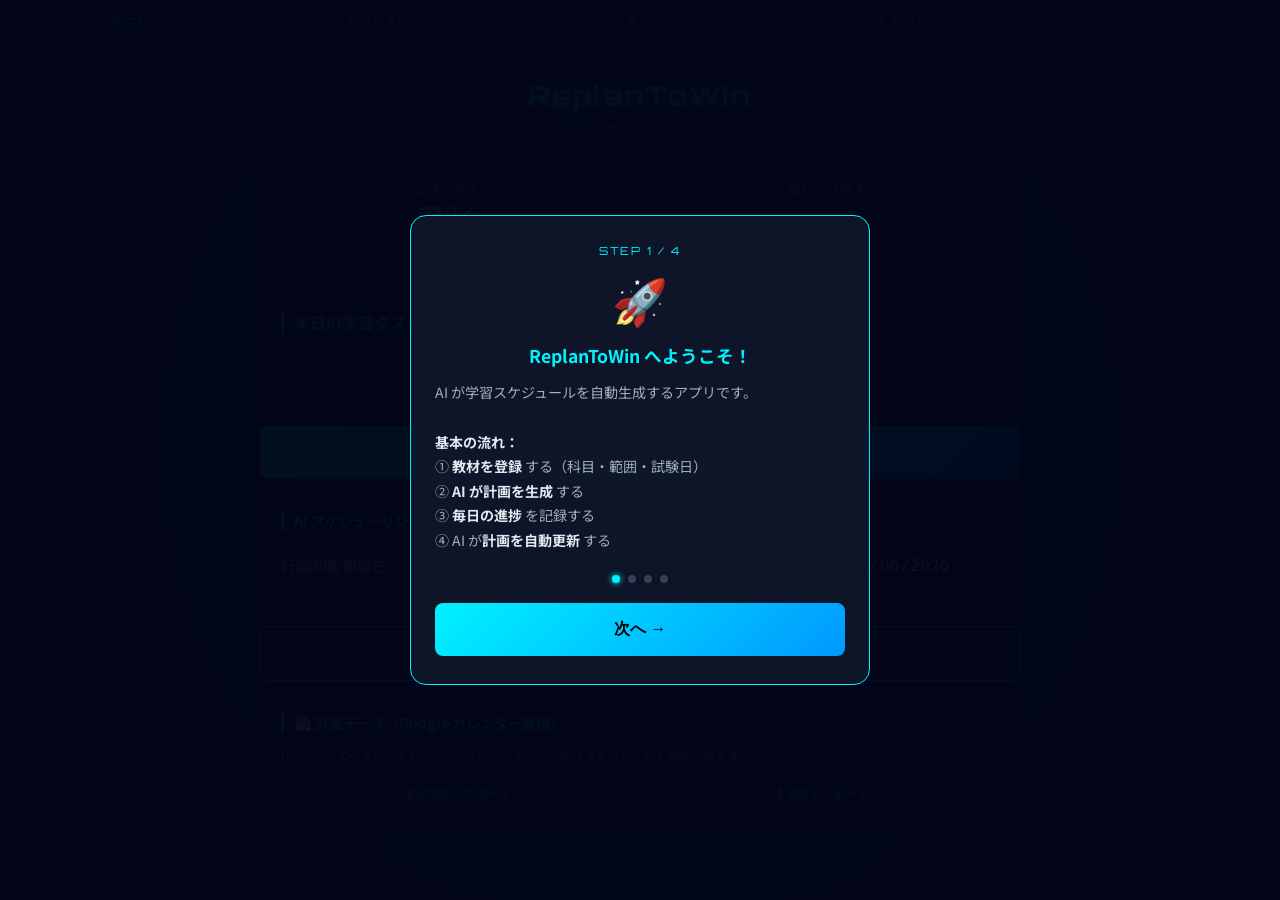
==== commit 3825a985: "Update index.html" ====
--- a/index.html
+++ b/index.html
@@ -281,6 +281,7 @@
 </nav>
 
 <div id="view-home" class="view active">
+    <!-- タイトルブロック -->
     <div class="home-title-block">
         <div class="app-logo">ReplanToWin</div>
         <div class="app-tagline">AI-Powered Study Scheduler</div>
@@ -370,6 +371,7 @@
             <input id="in-rounds" type="number" value="3" style="width: 80px; margin: 0;">
         </div>
 
+        <!-- ▼▼▼ 変更点2: 間隔反復学習バッジの説明文 ▼▼▼ -->
         <label id="spaced-label" class="spaced-badge" style="margin-bottom: 15px;">
             <input type="checkbox" id="in-spaced">
             <span class="spaced-badge-text">
@@ -379,6 +381,8 @@
             <span class="spaced-badge-recommend">強く推奨</span>
             <span id="spaced-note" style="display: none; color: var(--danger); font-size: 0.7rem;">※リスト教材では非対応</span>
         </label>
+        <!-- ▲▲▲ 変更点2 ここまで ▲▲▲ -->
+
         <button onclick="addMaterial()">この教材をリストに登録する</button>
     </div>
     <div class="glass-card">
@@ -400,6 +404,7 @@
     <div id="full-plan-area"></div>
 </div>
 
+<!-- ===== チュートリアルオーバーレイ ===== -->
 <div id="tutorial-overlay">
     <div class="tut-card">
         <div class="tut-step-num" id="tut-step-label">STEP 1 / 4</div>
@@ -809,3 +814,326 @@
                 endDate.setHours(0,0,0,0);
                 
                 exam.materials.forEach(mat => {
+                    const matDays = (mat.days && mat.days.length > 0) ? mat.days : [0,1,2,3,4,5,6];
+                    let availableDates = [];
+                    let curDate = new Date(globalStart);
+                    while (curDate < endDate) {
+                        if (matDays.includes(curDate.getDay())) {
+                            availableDates.push(new Date(curDate));
+                        }
+                        curDate.setDate(curDate.getDate() + 1);
+                    }
+                    if (availableDates.length === 0) availableDates.push(new Date(globalStart));
+                    const daysCount = availableDates.length;
+
+                    if (mat.spaced && mat.type !== 'list') {
+                        const totalUnits = mat.type === 'range' ? (mat.end - mat.start + 1) : mat.total;
+                        const totalAmount = totalUnits * mat.rounds;
+                        const avgDaily = totalAmount / daysCount;
+                        let chunkSize = Math.ceil(avgDaily);
+                        if (chunkSize < 1) chunkSize = 1;
+                        const numChunks = Math.ceil(totalUnits / chunkSize);
+
+                        if (daysCount >= numChunks * (mat.rounds - 1) + 1) {
+                            let chunks = [];
+                            let unit = mat.unit || '';
+                            for (let i = 0; i < numChunks; i++) {
+                                let start, end;
+                                if (mat.type === 'range') {
+                                    start = mat.start + i * chunkSize;
+                                    end = Math.min(mat.start + (i + 1) * chunkSize - 1, mat.end);
+                                } else {
+                                    start = i * chunkSize + 1;
+                                    end = Math.min((i + 1) * chunkSize, mat.total);
+                                }
+                                chunks.push({ start, end });
+                            }
+
+                            let dayIdx = 0;
+
+                            for (let i = 0; i < numChunks; i++) {
+                                for (let r = 1; r < mat.rounds; r++) {
+                                    if (dayIdx >= daysCount) break;
+                                    const k = toYMD(availableDates[dayIdx]);
+                                    if (!state.plan[k]) state.plan[k] = [];
+                                    const desc = mat.type === 'range' || mat.type === 'vol' ? `${chunks[i].start}〜${chunks[i].end}${unit}` : `C${i+1}`;
+                                    state.plan[k].push({
+                                        sub: exam.subject,
+                                        mat: mat.name,
+                                        desc: desc,
+                                        info: `${r}周目`,
+                                        id: mat.id
+                                    });
+                                    dayIdx++;
+                                }
+                            }
+
+                            let remainingDays = daysCount - dayIdx;
+                            if (remainingDays > 0) {
+                                for (let i = 0; i < numChunks; i++) {
+                                    let targetIdx;
+                                    if (remainingDays >= numChunks) {
+                                        targetIdx = dayIdx + i;
+                                    } else {
+                                        targetIdx = dayIdx + Math.floor(i * remainingDays / numChunks);
+                                    }
+                                    if (targetIdx >= daysCount) targetIdx = daysCount - 1;
+                                    const k = toYMD(availableDates[targetIdx]);
+                                    if (!state.plan[k]) state.plan[k] = [];
+                                    const desc = mat.type === 'range' || mat.type === 'vol' ? `${chunks[i].start}〜${chunks[i].end}${unit}` : `C${i+1}`;
+                                    state.plan[k].push({
+                                        sub: exam.subject,
+                                        mat: mat.name,
+                                        desc: desc,
+                                        info: `${mat.rounds}周目`,
+                                        id: mat.id
+                                    });
+                                }
+                            } else {
+                                let lastIdx = daysCount - 1;
+                                const k = toYMD(availableDates[lastIdx]);
+                                for (let i = 0; i < numChunks; i++) {
+                                    const desc = mat.type === 'range' || mat.type === 'vol' ? `${chunks[i].start}〜${chunks[i].end}${unit}` : `C${i+1}`;
+                                    state.plan[k].push({
+                                        sub: exam.subject,
+                                        mat: mat.name,
+                                        desc: desc,
+                                        info: `${mat.rounds}周目`,
+                                        id: mat.id
+                                    });
+                                }
+                            }
+                            return;
+                        }
+                    }
+
+                    if (mat.type === 'list') {
+                        let queue = [];
+                        for (let r = 1; r <= mat.rounds; r++) {
+                            mat.items.forEach(it => { if (it.d < r) queue.push({ l: it.l, r: r }); });
+                        }
+                        // ===== 変更点①：listタイプ：Math.floor＋余りを最終日に積む =====
+                        const perDay = Math.floor(queue.length / daysCount) || 1;
+                        const remainder = queue.length - perDay * daysCount;
+                        let cur = 0;
+                        for (let i = 0; i < daysCount && cur < queue.length; i++) {
+                            const k = toYMD(availableDates[i]);
+                            if (!state.plan[k]) state.plan[k] = [];
+                            // 最終日には余りを上乗せ
+                            const todayCount = (i === daysCount - 1) ? perDay + remainder : perDay;
+                            for (let j = 0; j < todayCount && cur < queue.length; j++) {
+                                if (queue[cur]) {
+                                    const t = queue[cur++];
+                                    state.plan[k].push({ sub: exam.subject, mat: mat.name, desc: t.l, info: `${t.r}周目`, id: mat.id });
+                                }
+                            }
+                        }
+                    } else {
+                        let unitsPerRound = (mat.type === 'range' ? (mat.end - mat.start + 1) : mat.total);
+                        if (!mat.doneRounds) mat.doneRounds = new Array(mat.rounds).fill(0);
+
+                        let queue = [];
+                        for (let r=0; r<mat.rounds; r++) {
+                            let rem = unitsPerRound - (mat.doneRounds[r] || 0);
+                            if (rem > 0) {
+                                queue.push({ r: r+1, start: mat.type === 'range' ? (mat.start + (mat.doneRounds[r]||0)) : null, rem });
+                            }
+                        }
+
+                        let totalRem = queue.reduce((sum, q) => sum + q.rem, 0);
+                        if (totalRem > 0) {
+                            // ===== 変更点①：Math.floor＋余りを最終日に積む =====
+                            const perDay = Math.floor(totalRem / daysCount) || 1;
+                            const remainder = totalRem - perDay * daysCount;
+                            let qIdx = 0;
+                            for (let i = 0; i < daysCount && qIdx < queue.length; i++) {
+                                const k = toYMD(availableDates[i]);
+                                if (!state.plan[k]) state.plan[k] = [];
+                                // 最終日には余りを上乗せ
+                                let dayRem = (i === daysCount - 1) ? perDay + remainder : perDay;
+                                while (dayRem > 0 && qIdx < queue.length) {
+                                    let q = queue[qIdx];
+                                    let amt = Math.min(dayRem, q.rem);
+                                    let descText = mat.type === 'range' ? `${q.start}〜${q.start + amt - 1}${mat.unit||''}` : `${amt}${mat.unit||''}`;
+                                    if (mat.type === 'range') q.start += amt;
+                                    state.plan[k].push({ sub: exam.subject, mat: mat.name, desc: descText, info: `${q.r}周目`, id: mat.id });
+                                    q.rem -= amt; dayRem -= amt;
+                                    if (q.rem <= 0) qIdx++;
+                                }
+                            }
+                        }
+                    }
+                });
+            });
+            save();
+            document.getElementById('loading').style.display = 'none';
+            playSound(1000, 0.3);
+            switchView('home');
+        } catch (e) {
+            document.getElementById('loading').style.display = 'none';
+            console.error(e);
+            alert('エラーが発生しました');
+        }
+    }, 500);
+}
+
+function updateProg(matId, itIdx, val) {
+    const m = findMat(matId);
+    if (!m) return;
+    if (m.type === 'list') {
+        const r = parseInt(val) || 0;
+        if (itIdx === -1) m.items.forEach(it => it.d = r);
+        else m.items[itIdx].d = r;
+    } else {
+        let parsed = 0;
+        if (m.type === 'range' && typeof val === 'string' && val.match(/\d+[-〜~ー]\d+/)) {
+            let parts = val.replace(/[０-９]/g, s => String.fromCharCode(s.charCodeAt(0) - 0xFEE0)).split(/[-〜~ー]/);
+            parsed = (parseInt(parts[1]) - m.start + 1) || 0;
+        } else {
+            parsed = parseInt(val) || 0;
+        }
+        if (itIdx > 0) {
+            if (!m.doneRounds) m.doneRounds = new Array(m.rounds).fill(0);
+            while(m.doneRounds.length < m.rounds) m.doneRounds.push(0);
+            m.doneRounds[itIdx-1] = Math.max(0, parsed);
+        }
+    }
+    save();
+}
+
+function deleteMat(eId, mId) {
+    if(!confirm('削除しますか？')) return;
+    const e = state.exams.find(ex => ex.id === eId);
+    if (e) e.materials = e.materials.filter(m => m.id !== mId);
+    Object.keys(state.plan).forEach(k => state.plan[k] = state.plan[k].filter(t => t.id !== mId));
+    save();
+}
+
+function findMat(id) {
+    for (let e of state.exams) for (let m of e.materials) if (m.id == id) return m;
+    return null;
+}
+
+function render() {
+    const today = toYMD(new Date()); 
+    const hasPlan = Object.keys(state.plan).length > 0;
+    document.getElementById('main-plan-btn').innerText = hasPlan ? '⚡ 進捗状況を解析し、AIが計画を再構築' : '✨ AI学習計画を新規生成する';
+
+    let tAll = 0, tDone = 0;
+    state.exams.forEach(e => e.materials.forEach(m => {
+        if (m.type === 'list') { 
+            tAll += m.items.length * m.rounds; 
+            tDone += m.items.reduce((s,i)=>s+i.d, 0); 
+        } else { 
+            let units = (m.type==='range'?(m.end-m.start+1):m.total);
+            tAll += units * m.rounds; 
+            tDone += (m.doneRounds || []).reduce((a,b)=>a+b, 0);
+        }
+    }));
+    document.getElementById('stat-progress').innerText = Math.floor((tDone/(tAll||1))*100) + '%';
+    
+    if (state.exams.length) {
+        const dates = state.exams.map(e => new Date(e.date));
+        const diff = Math.ceil((Math.min(...dates) - new Date().setHours(0,0,0,0)) / 86400000);
+        document.getElementById('stat-days').innerText = Math.max(0, diff) + '日';
+    }
+
+    const tasks = state.plan[today] || [];
+    document.getElementById('today-list').innerHTML = tasks.length ? tasks.map(t => `<div class="item-row"><div><small>${t.sub}</small><br><b>${t.mat}: ${t.desc}</b></div><span class="status-tag">${t.info}</span></div>`).join('') : '<p style="text-align:center; opacity:0.5;">予定なし</p>';
+
+    // ===== 変更点②：登録済み教材に編集機能を追加 =====
+    const DAY_LABELS = ['日','月','火','水','木','金','土'];
+    document.getElementById('registered-list').innerHTML = state.exams.map(e => e.materials.map(m => {
+        const spacedLabel = m.spaced
+            ? '<span style="font-size:0.65rem; background:linear-gradient(135deg,rgba(188,0,255,0.2),rgba(0,242,255,0.2)); border:1px solid rgba(188,0,255,0.5); color:#bc00ff; padding:1px 6px; border-radius:4px; margin-left:6px;">⚡ 間隔反復</span>'
+            : '<span style="font-size:0.65rem; background:rgba(255,255,255,0.05); border:1px solid rgba(255,255,255,0.15); color:#64748b; padding:1px 6px; border-radius:4px; margin-left:6px;">通常学習</span>';
+
+        // 現在の曜日チェックボックスHTML
+        const daysHtml = [1,2,3,4,5,6,0].map(d => {
+            const checked = (m.days && m.days.includes(d)) ? 'checked' : '';
+            return `<label><input type="checkbox" value="${d}" ${checked}>${DAY_LABELS[d]}</label>`;
+        }).join('');
+
+        // 間隔反復チェック（listタイプは無効化）
+        const spacedChecked = m.spaced ? 'checked' : '';
+        const spacedDisabled = m.type === 'list' ? 'disabled' : '';
+        const spacedEditHtml = `
+            <div class="mat-edit-spaced-row">
+                <input type="checkbox" id="edit-spaced-${m.id}" ${spacedChecked} ${spacedDisabled}>
+                <span>⚡ 間隔反復学習${m.type === 'list' ? '（リスト教材は非対応）' : ''}</span>
+            </div>`;
+
+        // 編集パネルHTML
+        const editPanel = `
+            <div class="mat-edit-panel" id="mat-edit-panel-${m.id}" style="display:none;">
+                <label>目標周回数</label>
+                <input type="number" id="edit-rounds-${m.id}" value="${m.rounds}" min="1" style="width:80px;">
+                <label style="margin-top:4px;">学習する曜日</label>
+                <div class="edit-days-group" id="edit-days-${m.id}">${daysHtml}</div>
+                ${m.type !== 'list' ? spacedEditHtml : ''}
+                <button class="mat-edit-save-btn" onclick="saveMatEdit(${e.id}, ${m.id})">✔ 保存</button>
+            </div>`;
+
+        return `<div class="item-row" style="align-items:flex-start; flex-direction:column; gap:6px;">
+            <div style="display:flex; justify-content:space-between; align-items:center; width:100%;">
+                <div>
+                    <small>${e.subject}</small><br>
+                    <b>${m.name}</b>${spacedLabel}<br>
+                    <span style="font-size:0.72rem; color:#64748b; margin-top:3px; display:inline-block;">📅 試験日: ${e.date}　|　🔁 ${m.rounds}周</span>
+                </div>
+                <div style="display:flex; gap:6px; flex-shrink:0;">
+                    <button class="secondary" onclick="toggleMatEdit(${e.id}, ${m.id})" style="width:auto; padding:6px 12px; font-size:0.78rem; margin:0;">✎ 編集</button>
+                    <button class="danger" onclick="deleteMat(${e.id}, ${m.id})">削除</button>
+                </div>
+            </div>
+            ${editPanel}
+        </div>`;
+    }).join('')).join('') || '<p style="opacity:0.5;">登録なし</p>';
+
+    document.getElementById('progress-input-area').innerHTML = state.exams.map(e => e.materials.map(m => {
+        if (m.type === 'list') {
+            return `<div class="glass-card"><h3>${m.name}</h3><div class="item-row"><span>一括</span><input type="number" onchange="updateProg(${m.id},-1,this.value)" style="width:80px;"><span>周</span></div>${m.items.map((it, idx) => `<div class="item-row"><span>${it.l}</span><input type="number" value="${it.d}" onchange="updateProg(${m.id},${idx},this.value)" style="width:60px;"></div>`).join('')}</div>`;
+        } else {
+            let drs = m.doneRounds || new Array(m.rounds).fill(0);
+            let infoText = m.type === 'range' ? `全体範囲: ${m.start}〜${m.end}` : `全体量: ${m.total}`;
+            return `<div class="glass-card"><h3>${m.name}</h3>
+                <div style="font-size: 0.8rem; color: #a0aec0; margin-bottom: 8px;">${infoText} ${m.unit||''}</div>
+                ${drs.map((dr, idx) => {
+                    let val = dr;
+                    if(m.type === 'range' && dr > 0) val = `${m.start}-${m.start + dr - 1}`;
+                    return `<div class="item-row"><span>${idx+1}周目</span><input type="${m.type==='range'?'text':'number'}" value="${val}" onchange="updateProg(${m.id},${idx+1},this.value)" style="width:100px;"><span>${m.type==='range'?'':(m.unit||'')}</span></div>`
+                }).join('')}</div>`;
+        }
+    }).join('')).join('') || '<p style="opacity:0.5;">登録なし</p>';
+
+    let planHtml = '';
+    Object.keys(state.plan).sort().forEach(d => {
+        planHtml += `<h4 style="color:var(--accent); border-bottom:1px solid #333; margin-bottom:10px; margin-top:20px;">${d}</h4>`;
+        state.plan[d].forEach((t, idx) => {
+            const content = isPlanEditing ? `<input type="text" class="plan-edit-input" value="${t.desc}" oninput="updatePlanManual('${d}', ${idx}, this.value)">` : `<b>${t.mat}: ${t.desc}</b>`;
+            planHtml += `<div class="item-row"><div style="flex: 1;"><small>${t.sub}</small><br>${content}</div><span class="status-tag">${t.info}</span></div>`;
+        });
+    });
+    document.getElementById('full-plan-area').innerHTML = planHtml || '<p style="opacity:0.5;">計画がありません</p>';
+}
+
+window.onload = () => {
+    load();
+    document.getElementById('sys-start-date').value = toYMD(new Date());
+    toggleMode();
+    render();
+    if (!localStorage.getItem('rtw_tut_done')) {
+        setTimeout(showTutorial, 400);
+    }
+    if ('serviceWorker' in navigator) {
+        const sw = "self.addEventListener('install',e=>e.waitUntil(self.skipWaiting()));self.addEventListener('activate',e=>e.waitUntil(self.clients.claim()));self.addEventListener('fetch',e=>{});";
+        navigator.serviceWorker.register(URL.createObjectURL(new Blob([sw], {type: 'application/javascript'}))).catch(()=>{});
+    }
+};
+
+window.addEventListener('beforeunload', save);
+window.addEventListener('visibilitychange', () => { if (document.visibilityState === 'hidden') save(); });
+</script>
+<script defer src="https://static.cloudflareinsights.com/beacon.min.js/v8c78df7c7c0f484497ecbca7046644da1771523124516" integrity="sha512-8DS7rgIrAmghBFwoOTujcf6D9rXvH8xm8JQ1Ja01h9QX8EzXldiszufYa4IFfKdLUKTTrnSFXLDkUEOTrZQ8Qg==" data-cf-beacon='{"version":"2024.11.0","token":"4edd5f8ec12a48cfa682ab8261b80a79","server_timing":{"name":{"cfCacheStatus":true,"cfEdge":true,"cfExtPri":true,"cfL4":true,"cfOrigin":true,"cfSpeedBrain":true},"location_startswith":null}}' crossorigin="anonymous"></script>
+</body>
+</html>
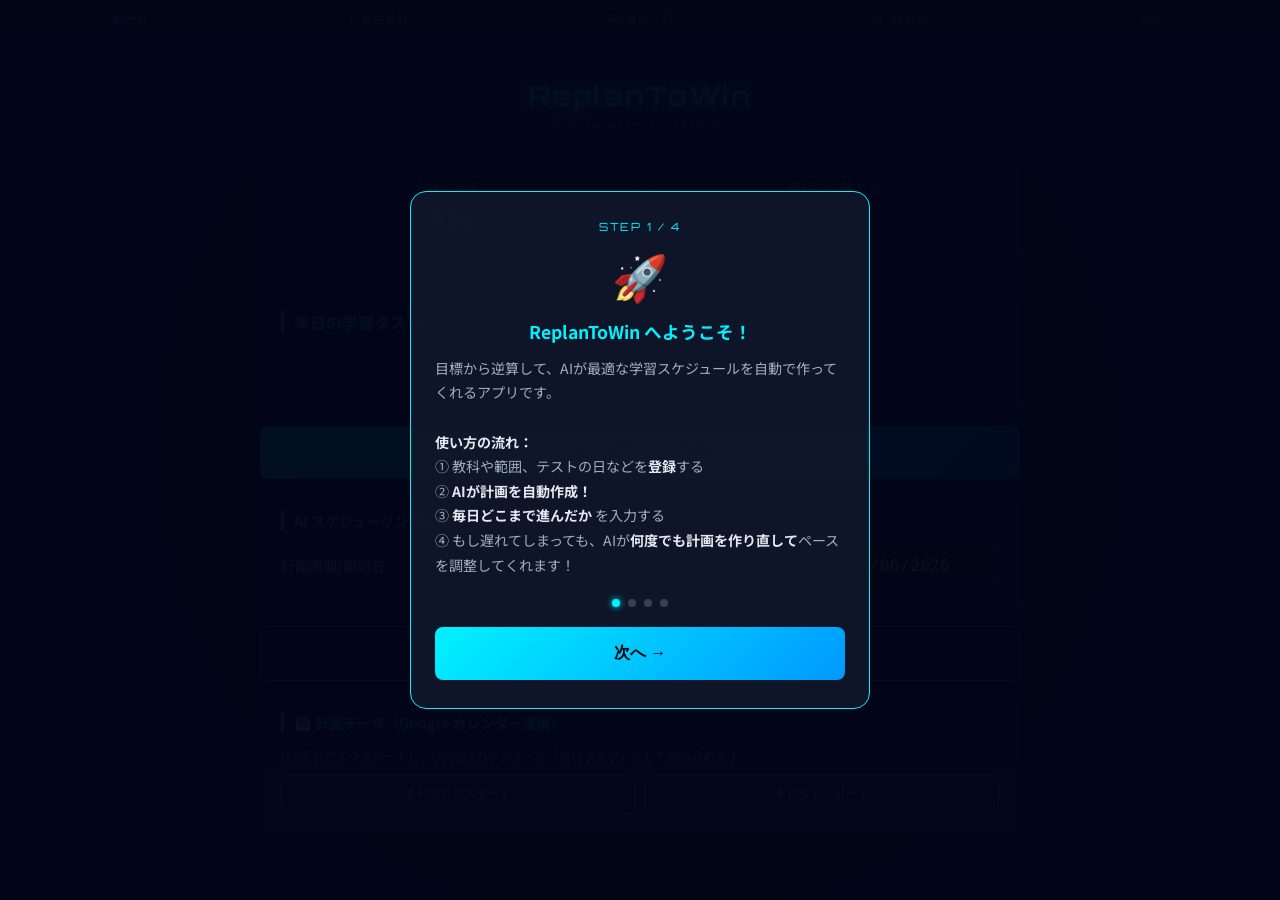
==== commit f998167d: "Update index.html" ====
--- a/index.html
+++ b/index.html
@@ -347,24 +347,28 @@
             </div>
         </div>
 
+        <label style="font-size: 0.8rem; color: var(--accent); display: block; margin-bottom: 5px;">教材のタイプ（どうやって進めるか？）：</label>
         <select id="in-mode" onchange="toggleMode()">
-            <option value="range">ページ範囲 (1-200 など)</option>
-            <option value="vol">合計件数 (1500語 など)</option>
-            <option value="list">項目リスト (プリントAなど)</option>
+            <option value="range">📖 連続したページや番号で進める (例: 1-50, 10-20,30-40)</option>
+            <option value="vol">🔢 全体の数で進める (例: 合計500問、1000語)</option>
+            <option value="list">📝 リストで指定する (例: プリントA, プリントB)</option>
         </select>
+        <!-- 「単位」についての説明（計画表の見え方に影響することを説明） -->
+        <p style="font-size: 0.75rem; color: #a0aec0; margin-bottom: 12px; margin-top: -6px;">※「単位」を入力すると、計画表に「10〜20ページ」「30問」のように分かりやすく表示されます。</p>
+        
         <div id="ui-range">
-            <input id="in-name-range" placeholder="教材名">
-            <input id="in-val-range" placeholder="範囲 (例: 1-150)">
-            <input id="in-unit-range" value="P" placeholder="単位">
+            <input id="in-name-range" placeholder="教材名 (例: 数学ワーク)">
+            <input id="in-val-range" placeholder="やる範囲 (例: 1-100 または 10-20,30-50)">
+            <input id="in-unit-range" value="ページ" placeholder="単位（計画表に付きます 例: ページ, 問）">
         </div>
         <div id="ui-vol" style="display:none;">
-            <input id="in-name-vol" placeholder="教材名">
-            <input id="in-val-vol" type="number" placeholder="合計件数">
-            <input id="in-unit-vol" value="語" placeholder="単位">
+            <input id="in-name-vol" placeholder="教材名 (例: 英単語ターゲット)">
+            <input id="in-val-vol" type="number" placeholder="全体の数 (例: 1000)">
+            <input id="in-unit-vol" value="個" placeholder="単位（計画表に付きます 例: 個, 語）">
         </div>
         <div id="ui-list" style="display:none;">
-            <input id="in-name-list" placeholder="教材名">
-            <textarea id="in-val-list" placeholder="項目をカンマ(,)で区切って入力" rows="3"></textarea>
+            <input id="in-name-list" placeholder="教材名 (例: 対策プリント)">
+            <textarea id="in-val-list" placeholder="やる項目を「, (カンマ)」で区切って入力&#10;例: プリント1, プリント2, 過去問" rows="3"></textarea>
         </div>
         <div style="display: flex; align-items: center; gap: 10px; margin-bottom: 15px;">
             <span>目標周回数:</span>
@@ -375,11 +379,11 @@
         <label id="spaced-label" class="spaced-badge" style="margin-bottom: 15px;">
             <input type="checkbox" id="in-spaced">
             <span class="spaced-badge-text">
-                <span class="spaced-badge-title">⚡ 間隔反復学習（スペーシング効果）</span>
-                <span class="spaced-badge-sub">「小刻みな復習」を繰り返す記憶定着アルゴリズム。<br><b>単語帳・問題集など量の多いタスクに特に推奨。</b><br>単純繰り返しより最大 <b>2〜3倍</b> の記憶効率を実現。</span>
+                <span class="spaced-badge-title">⚡ AI忘却防止メソッド（間隔反復）</span>
+                <span class="spaced-badge-sub">小刻みに復習を繰り返して<b>「絶対に忘れない記憶」</b>を作るAIの学習法です。<br><b>英単語や漢字、暗記科目にピッタリ！</b><br>普通の勉強法より <b>2〜3倍</b> 長く記憶に定着します。</span>
             </span>
-            <span class="spaced-badge-recommend">強く推奨</span>
-            <span id="spaced-note" style="display: none; color: var(--danger); font-size: 0.7rem;">※リスト教材では非対応</span>
+            <span class="spaced-badge-recommend">おすすめ！</span>
+            <span id="spaced-note" style="display: none; color: var(--danger); font-size: 0.7rem;">※リスト形式では使えません</span>
         </label>
         <!-- ▲▲▲ 変更点2 ここまで ▲▲▲ -->
 
@@ -425,44 +429,42 @@
     {
         icon: '🚀',
         title: 'ReplanToWin へようこそ！',
-        body: `AI が学習スケジュールを自動生成するアプリです。<br><br>
-<b>基本の流れ：</b><br>
-① <b>教材を登録</b> する（科目・範囲・試験日）<br>
-② <b>AI が計画を生成</b> する<br>
-③ <b>毎日の進捗</b> を記録する<br>
-④ AI が<b>計画を自動更新</b> する`
+        body: `目標から逆算して、AIが最適な学習スケジュールを自動で作ってくれるアプリです。<br><br>
+<b>使い方の流れ：</b><br>
+① 教科や範囲、テストの日などを<b>登録</b>する<br>
+② <b>AIが計画を自動作成！</b><br>
+③ <b>毎日どこまで進んだか</b> を入力する<br>
+④ もし遅れてしまっても、AIが<b>何度でも計画を作り直して</b>ペースを調整してくれます！`
     },
     {
         icon: '📖',
         title: 'STEP 1 ── 教材を登録する',
-        body: `「<b>1. 教材登録</b>」タブへ移動します。<br><br>
-・ <b>科目名</b>（例: 英語）と<b>試験日</b>を入力<br>
-・ <b>教材の種類</b>を選択：<br>
-　　<b>ページ範囲</b>（例: 1-200P）<br>
-　　<b>合計件数</b>（例: 1500語）<br>
-　　<b>項目リスト</b>（例: 単語帳の項目）<br>
-・ <b>学習する曜日</b>と<b>目標周回数</b>を設定<br><br>
-⚡ <b>間隔反復学習</b>は記憶効率が大幅に上がるため<b>強く推奨</b>です！`
+        body: `「<b>1. 教材登録</b>」タブに移動します。<br><br>
+・ <b>科目名</b>（数学など）と<b>目標日（テストの日など）</b>を入力<br>
+・ <b>教材のタイプ</b>を選びます：<br>
+　　<b>ページや番号</b>（例: 1-50、10-15,30-40）<br>
+　　<b>全体の数</b>（例: 全部で500問）<br>
+　　<b>リスト</b>（例: プリントA, プリントB）<br>
+※「単位」を入力しておくと、計画表が「〜ページ」「〜問」と分かりやすくなります。<br><br>
+⚡ <b>AI忘却防止メソッド</b>をオンにすると、記憶の定着率がグッと上がるので<b>おすすめ</b>です！`
     },
     {
         icon: '✨',
-        title: 'STEP 2 ── AI 計画を生成する',
+        title: 'STEP 2 ── AI に計画を作ってもらう',
         body: `教材を登録したら、<b>ホーム画面</b>へ戻ります。<br><br>
-・ <b>「計画再開/開始日」</b>を確認（デフォルトは今日）<br>
-・ <b>「AI学習計画を生成する」</b>ボタンを押す<br><br>
-AI が試験日から逆算し、全日程のスケジュールを自動生成します。<br><br>
-進捗を記録した後に<b>再生成</b>すると、残り分だけ再スケジューリングされます。`
+・ <b>「AI学習計画を新しく作る」</b>ボタンを押すだけ！<br><br>
+AIがテストの日から逆算して、毎日のスケジュールを自動で作成します。<br><br>
+勉強が進んだら「進捗入力」タブで記録をつけてみましょう。予定より遅れてしまっても、もう一度<b>「今の進捗に合わせて計画を作り直す」</b>ボタンを押せば、残りの日程でAIがピッタリ再計算してくれます。`
     },
     {
         icon: '📅',
-        title: 'STEP 3 ── Google カレンダーに取り込む',
-        body: `<b>「3. 計画表」</b>タブまたはホームの<b>「ICSエクスポート」</b>ボタンで<br>計画を <b>.ics ファイル</b>としてダウンロードできます。<br><br>
-<b>Google カレンダーへの取り込み手順：</b><br>
-① Google カレンダーを開く<br>
-② 設定 → 「インポート」を選択<br>
-③ ダウンロードした .ics ファイルを選択<br>
-④ 各学習タスクが<b>終日イベント</b>として追加されます。<br><br>
-進捗を記録して計画を更新したら、再度エクスポートしてください。`
+        title: 'STEP 3 ── カレンダーアプリと連携',
+        body: `<b>「3. 計画表」</b>タブまたはホームの<b>「ICSエクスポート」</b>ボタンで、計画を <b>カレンダー用ファイル（.ics）</b>としてダウンロードできます。<br><br>
+<b>Googleカレンダー等への取り込み手順：</b><br>
+① Googleカレンダー等の設定から「インポート」を選択<br>
+② ダウンロードしたファイルを選択<br>
+③ 毎日の学習タスクが<b>終日の予定</b>として追加されます。<br><br>
+計画を作り直したときは、もう一度エクスポートして上書きしましょう。`
     }
 ];
 let tutStep = 0;
@@ -537,12 +539,19 @@
         const tasks = state.plan[dateStr];
         if (!tasks || tasks.length === 0) return;
         const dateICS = toICSDate(dateStr);
+        
+        // Google Calendar requires DTEND to be the next day for all-day events
+        const [y, m, d] = dateStr.split('-');
+        const dateObj = new Date(y, m - 1, d);
+        dateObj.setDate(dateObj.getDate() + 1);
+        const dateICSEnd = dateObj.getFullYear() + String(dateObj.getMonth() + 1).padStart(2, '0') + String(dateObj.getDate()).padStart(2, '0');
+
         const summary = tasks.map(t => `${t.sub}:${t.mat} ${t.desc}(${t.info})`).join(' / ');
         const uid = `rtw-${dateStr}-${Date.now()}@replantowin`;
         ics = ics.concat([
             'BEGIN:VEVENT',
             `DTSTART;VALUE=DATE:${dateICS}`,
-            `DTEND;VALUE=DATE:${dateICS}`,
+            `DTEND;VALUE=DATE:${dateICSEnd}`,
             `DTSTAMP:${dtstamp}`,
             `UID:${uid}`,
             `SUMMARY:${escICS(summary)}`,
@@ -619,6 +628,47 @@
 }
 
 // --- HELPER ---
+function getRangeDescList(mat, startIndex, length) {
+    let rs = mat.ranges || [{start: mat.start, end: mat.end}];
+    let currentIdx = 0;
+    let res = [];
+    let rem = length;
+    for (let r of rs) {
+        let rLen = r.end - r.start + 1;
+        if (currentIdx + rLen <= startIndex) {
+            currentIdx += rLen;
+            continue;
+        }
+        let offset = Math.max(0, startIndex - currentIdx);
+        let avail = rLen - offset;
+        let use = Math.min(rem, avail);
+        let startPage = r.start + offset;
+        let endPage = startPage + use - 1;
+        if (startPage === endPage) {
+            res.push(`${startPage}`);
+        } else {
+            res.push(`${startPage}〜${endPage}`);
+        }
+        rem -= use;
+        currentIdx += rLen;
+        if (rem <= 0) break;
+    }
+    return res.join(',');
+}
+
+function getRangeIndex(mat, endPage) {
+    let rs = mat.ranges || [{start: mat.start, end: mat.end}];
+    let currentIdx = 0;
+    for (let r of rs) {
+        if (endPage >= r.start && endPage <= r.end) {
+            return currentIdx + (endPage - r.start + 1);
+        } else if (endPage > r.end) {
+            currentIdx += (r.end - r.start + 1);
+        }
+    }
+    return currentIdx;
+}
+
 function toYMD(d) {
     return d.getFullYear() + '-' + String(d.getMonth() + 1).padStart(2, '0') + '-' + String(d.getDate()).padStart(2, '0');
 }
@@ -775,9 +825,17 @@
     if (mode === 'range') {
         let val = document.getElementById('in-val-range').value;
         val = val.replace(/[０-９]/g, s => String.fromCharCode(s.charCodeAt(0) - 0xFEE0)).replace(/\s+/g, '');
-        const m = val.match(/^(\d+)[-〜~ー](\d+)$/);
-        if (!m) return alert('範囲は 1-100 の形式で入力してください');
-        newMat = { ...common, type: 'range', name: document.getElementById('in-name-range').value || '教材', start: parseInt(m[1]), end: parseInt(m[2]), doneRounds: new Array(rounds).fill(0), unit: document.getElementById('in-unit-range').value, spaced };
+        let parts = val.split(',');
+        let customRanges = [];
+        for (let p of parts) {
+            let m = p.match(/^(\d+)([-〜~ー](\d+))?$/);
+            if (!m) return alert('範囲は 1-100 または 1-10,20-30 の形式で入力してください');
+            let s = parseInt(m[1]);
+            let e = m[3] ? parseInt(m[3]) : s;
+            if (s > e) { let t = s; s = e; e = t; }
+            customRanges.push({start: s, end: e});
+        }
+        newMat = { ...common, type: 'range', name: document.getElementById('in-name-range').value || '教材', start: customRanges[0].start, end: customRanges[customRanges.length-1].end, ranges: customRanges, doneRounds: new Array(rounds).fill(0), unit: document.getElementById('in-unit-range').value, spaced };
     } else if (mode === 'vol') {
         let val = document.getElementById('in-val-vol').value.replace(/[０-９]/g, s => String.fromCharCode(s.charCodeAt(0) - 0xFEE0));
         const total = parseInt(val);
@@ -827,7 +885,8 @@
                     const daysCount = availableDates.length;
 
                     if (mat.spaced && mat.type !== 'list') {
-                        const totalUnits = mat.type === 'range' ? (mat.end - mat.start + 1) : mat.total;
+                        const rs = mat.ranges || [{start: mat.start, end: mat.end}];
+                        const totalUnits = mat.type === 'range' ? rs.reduce((s, r) => s + (r.end - r.start + 1), 0) : mat.total;
                         const totalAmount = totalUnits * mat.rounds;
                         const avgDaily = totalAmount / daysCount;
                         let chunkSize = Math.ceil(avgDaily);
@@ -838,15 +897,9 @@
                             let chunks = [];
                             let unit = mat.unit || '';
                             for (let i = 0; i < numChunks; i++) {
-                                let start, end;
-                                if (mat.type === 'range') {
-                                    start = mat.start + i * chunkSize;
-                                    end = Math.min(mat.start + (i + 1) * chunkSize - 1, mat.end);
-                                } else {
-                                    start = i * chunkSize + 1;
-                                    end = Math.min((i + 1) * chunkSize, mat.total);
-                                }
-                                chunks.push({ start, end });
+                                let cStart = i * chunkSize;
+                                let cLength = Math.min(chunkSize, totalUnits - cStart);
+                                chunks.push({ cStart, cLength });
                             }
 
                             let dayIdx = 0;
@@ -856,7 +909,7 @@
                                     if (dayIdx >= daysCount) break;
                                     const k = toYMD(availableDates[dayIdx]);
                                     if (!state.plan[k]) state.plan[k] = [];
-                                    const desc = mat.type === 'range' || mat.type === 'vol' ? `${chunks[i].start}〜${chunks[i].end}${unit}` : `C${i+1}`;
+                                    const desc = mat.type === 'range' ? `${getRangeDescList(mat, chunks[i].cStart, chunks[i].cLength)}${unit}` : (mat.type === 'vol' ? `${chunks[i].cStart+1}〜${chunks[i].cStart+chunks[i].cLength}${unit}` : `C${i+1}`);
                                     state.plan[k].push({
                                         sub: exam.subject,
                                         mat: mat.name,
@@ -880,7 +933,7 @@
                                     if (targetIdx >= daysCount) targetIdx = daysCount - 1;
                                     const k = toYMD(availableDates[targetIdx]);
                                     if (!state.plan[k]) state.plan[k] = [];
-                                    const desc = mat.type === 'range' || mat.type === 'vol' ? `${chunks[i].start}〜${chunks[i].end}${unit}` : `C${i+1}`;
+                                    const desc = mat.type === 'range' ? `${getRangeDescList(mat, chunks[i].cStart, chunks[i].cLength)}${unit}` : (mat.type === 'vol' ? `${chunks[i].cStart+1}〜${chunks[i].cStart+chunks[i].cLength}${unit}` : `C${i+1}`);
                                     state.plan[k].push({
                                         sub: exam.subject,
                                         mat: mat.name,
@@ -893,7 +946,7 @@
                                 let lastIdx = daysCount - 1;
                                 const k = toYMD(availableDates[lastIdx]);
                                 for (let i = 0; i < numChunks; i++) {
-                                    const desc = mat.type === 'range' || mat.type === 'vol' ? `${chunks[i].start}〜${chunks[i].end}${unit}` : `C${i+1}`;
+                                    const desc = mat.type === 'range' ? `${getRangeDescList(mat, chunks[i].cStart, chunks[i].cLength)}${unit}` : (mat.type === 'vol' ? `${chunks[i].cStart+1}〜${chunks[i].cStart+chunks[i].cLength}${unit}` : `C${i+1}`);
                                     state.plan[k].push({
                                         sub: exam.subject,
                                         mat: mat.name,
@@ -929,14 +982,15 @@
                             }
                         }
                     } else {
-                        let unitsPerRound = (mat.type === 'range' ? (mat.end - mat.start + 1) : mat.total);
+                        const rs = mat.ranges || [{start: mat.start, end: mat.end}];
+                        let unitsPerRound = (mat.type === 'range' ? rs.reduce((s, r) => s + (r.end - r.start + 1), 0) : mat.total);
                         if (!mat.doneRounds) mat.doneRounds = new Array(mat.rounds).fill(0);
 
                         let queue = [];
                         for (let r=0; r<mat.rounds; r++) {
                             let rem = unitsPerRound - (mat.doneRounds[r] || 0);
                             if (rem > 0) {
-                                queue.push({ r: r+1, start: mat.type === 'range' ? (mat.start + (mat.doneRounds[r]||0)) : null, rem });
+                                queue.push({ r: r+1, start: (mat.doneRounds[r]||0), rem });
                             }
                         }
 
@@ -954,7 +1008,7 @@
                                 while (dayRem > 0 && qIdx < queue.length) {
                                     let q = queue[qIdx];
                                     let amt = Math.min(dayRem, q.rem);
-                                    let descText = mat.type === 'range' ? `${q.start}〜${q.start + amt - 1}${mat.unit||''}` : `${amt}${mat.unit||''}`;
+                                    let descText = mat.type === 'range' ? `${getRangeDescList(mat, q.start, amt)}${mat.unit||''}` : `${amt}${mat.unit||''}`;
                                     if (mat.type === 'range') q.start += amt;
                                     state.plan[k].push({ sub: exam.subject, mat: mat.name, desc: descText, info: `${q.r}周目`, id: mat.id });
                                     q.rem -= amt; dayRem -= amt;
@@ -988,7 +1042,7 @@
         let parsed = 0;
         if (m.type === 'range' && typeof val === 'string' && val.match(/\d+[-〜~ー]\d+/)) {
             let parts = val.replace(/[０-９]/g, s => String.fromCharCode(s.charCodeAt(0) - 0xFEE0)).split(/[-〜~ー]/);
-            parsed = (parseInt(parts[1]) - m.start + 1) || 0;
+            parsed = getRangeIndex(m, parseInt(parts[1]));
         } else {
             parsed = parseInt(val) || 0;
         }
@@ -1017,7 +1071,9 @@
 function render() {
     const today = toYMD(new Date()); 
     const hasPlan = Object.keys(state.plan).length > 0;
-    document.getElementById('main-plan-btn').innerText = hasPlan ? '⚡ 進捗状況を解析し、AIが計画を再構築' : '✨ AI学習計画を新規生成する';
+    document.getElementById('main-plan-btn').innerHTML = hasPlan 
+        ? '⚡ <b>今の進捗に合わせて、AIに計画を作り直してもらう</b><br><span style="font-size:0.75rem;font-weight:normal;">(遅れていてもAIが自動でペースを再計算します)</span>' 
+        : '✨ AI学習計画を新しく作る';
 
     let tAll = 0, tDone = 0;
     state.exams.forEach(e => e.materials.forEach(m => {
@@ -1025,7 +1081,7 @@
             tAll += m.items.length * m.rounds; 
             tDone += m.items.reduce((s,i)=>s+i.d, 0); 
         } else { 
-            let units = (m.type==='range'?(m.end-m.start+1):m.total);
+            let units = (m.type==='range'?(m.ranges?m.ranges.reduce((s,r)=>s+(r.end-r.start+1),0):(m.end-m.start+1)):m.total);
             tAll += units * m.rounds; 
             tDone += (m.doneRounds || []).reduce((a,b)=>a+b, 0);
         }
@@ -1045,8 +1101,8 @@
     const DAY_LABELS = ['日','月','火','水','木','金','土'];
     document.getElementById('registered-list').innerHTML = state.exams.map(e => e.materials.map(m => {
         const spacedLabel = m.spaced
-            ? '<span style="font-size:0.65rem; background:linear-gradient(135deg,rgba(188,0,255,0.2),rgba(0,242,255,0.2)); border:1px solid rgba(188,0,255,0.5); color:#bc00ff; padding:1px 6px; border-radius:4px; margin-left:6px;">⚡ 間隔反復</span>'
-            : '<span style="font-size:0.65rem; background:rgba(255,255,255,0.05); border:1px solid rgba(255,255,255,0.15); color:#64748b; padding:1px 6px; border-radius:4px; margin-left:6px;">通常学習</span>';
+            ? '<span style="font-size:0.65rem; background:linear-gradient(135deg,rgba(188,0,255,0.2),rgba(0,242,255,0.2)); border:1px solid rgba(188,0,255,0.5); color:#bc00ff; padding:1px 6px; border-radius:4px; margin-left:6px;">⚡ AI忘却防止</span>'
+            : '<span style="font-size:0.65rem; background:rgba(255,255,255,0.05); border:1px solid rgba(255,255,255,0.15); color:#64748b; padding:1px 6px; border-radius:4px; margin-left:6px;">通常の学習</span>';
 
         // 現在の曜日チェックボックスHTML
         const daysHtml = [1,2,3,4,5,6,0].map(d => {
@@ -1060,7 +1116,7 @@
         const spacedEditHtml = `
             <div class="mat-edit-spaced-row">
                 <input type="checkbox" id="edit-spaced-${m.id}" ${spacedChecked} ${spacedDisabled}>
-                <span>⚡ 間隔反復学習${m.type === 'list' ? '（リスト教材は非対応）' : ''}</span>
+                <span>⚡ AI忘却防止メソッド${m.type === 'list' ? '（リスト形式では使えません）' : ''}</span>
             </div>`;
 
         // 編集パネルHTML
@@ -1095,12 +1151,12 @@
             return `<div class="glass-card"><h3>${m.name}</h3><div class="item-row"><span>一括</span><input type="number" onchange="updateProg(${m.id},-1,this.value)" style="width:80px;"><span>周</span></div>${m.items.map((it, idx) => `<div class="item-row"><span>${it.l}</span><input type="number" value="${it.d}" onchange="updateProg(${m.id},${idx},this.value)" style="width:60px;"></div>`).join('')}</div>`;
         } else {
             let drs = m.doneRounds || new Array(m.rounds).fill(0);
-            let infoText = m.type === 'range' ? `全体範囲: ${m.start}〜${m.end}` : `全体量: ${m.total}`;
+            let infoText = m.type === 'range' ? `全体範囲: ${m.ranges?m.ranges.map(r=>r.start===r.end?r.start:r.start+'〜'+r.end).join(','):(m.start+'〜'+m.end)}` : `全体量: ${m.total}`;
             return `<div class="glass-card"><h3>${m.name}</h3>
                 <div style="font-size: 0.8rem; color: #a0aec0; margin-bottom: 8px;">${infoText} ${m.unit||''}</div>
                 ${drs.map((dr, idx) => {
                     let val = dr;
-                    if(m.type === 'range' && dr > 0) val = `${m.start}-${m.start + dr - 1}`;
+                    if(m.type === 'range' && dr > 0) val = getRangeDescList(m, 0, dr);
                     return `<div class="item-row"><span>${idx+1}周目</span><input type="${m.type==='range'?'text':'number'}" value="${val}" onchange="updateProg(${m.id},${idx+1},this.value)" style="width:100px;"><span>${m.type==='range'?'':(m.unit||'')}</span></div>`
                 }).join('')}</div>`;
         }
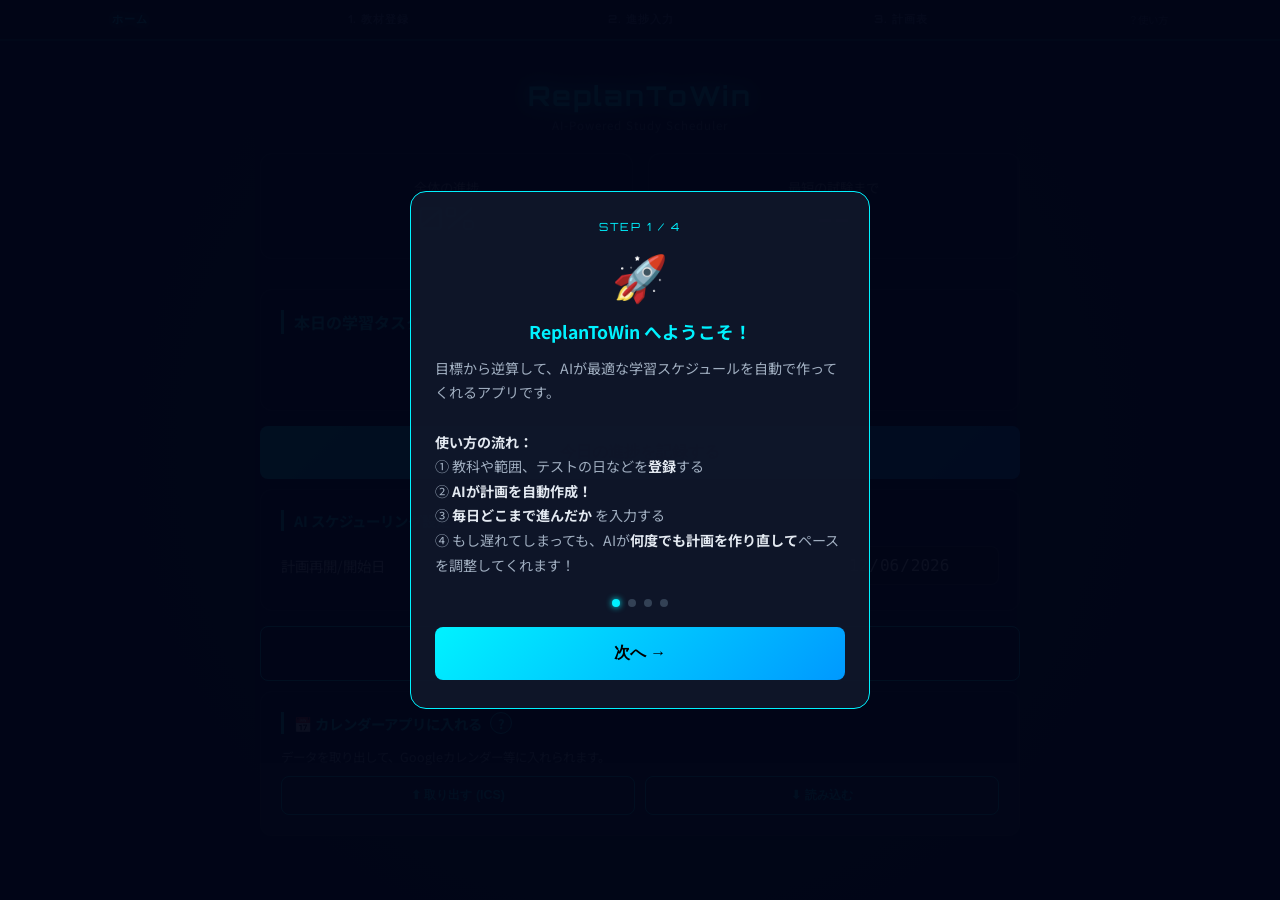
==== commit 79d39daf: "Update index.html" ====
--- a/index.html
+++ b/index.html
@@ -263,6 +263,30 @@
             width: auto; font-size: 0.85rem; margin-bottom: 0;
         }
         .mat-edit-save-btn:active { transform: scale(0.98); }
+
+        /* ===== ヘルプボタン・モーダル ===== */
+        .help-btn {
+            display: inline-flex; justify-content: center; align-items: center;
+            width: 22px; height: 22px; border-radius: 50%;
+            background: rgba(0, 242, 255, 0.1); border: 1px solid var(--accent);
+            color: var(--accent); font-size: 0.8rem; font-weight: bold;
+            cursor: pointer; margin-left: 8px;
+        }
+        .help-btn:hover { background: var(--accent); color: #000; box-shadow: 0 0 8px var(--accent); }
+        
+        #help-overlay {
+            position: fixed; top: 0; left: 0; width: 100%; height: 100%;
+            background: rgba(2,6,23,0.96); z-index: 3500; display: none;
+            flex-direction: column; align-items: center; justify-content: center; padding: 20px;
+        }
+        #help-overlay.show { display: flex; animation: fadeIn 0.2s ease; }
+        .help-card {
+            background: var(--panel); border: 1px solid var(--accent); border-radius: 16px;
+            padding: 24px; max-width: 460px; width: 100%; text-align: left;
+        }
+        .help-card h4 { color: var(--accent); margin: 0 0 15px 0; font-size: 1.1rem; border-bottom: 1px solid rgba(0,242,255,0.3); padding-bottom: 10px;}
+        .help-card p { font-size: 0.9rem; color: #e2e8f0; line-height: 1.7; margin: 0 0 20px 0; }
+        .help-card p b { color: #bc00ff; background: rgba(188,0,255,0.1); padding: 0 4px; border-radius: 4px; }
     </style>
 </head>
 <body>
@@ -314,11 +338,14 @@
     <button id="main-plan-btn" onclick="generatePlan()" class="secondary">✨ AI学習計画を生成する</button>
 
     <div class="glass-card">
-        <h3 style="font-size:0.9rem;">📅 計画データ（Google カレンダー連携）</h3>
-        <p style="font-size:0.78rem; color:#a0aec0; margin:0 0 6px;">ICS形式でエクスポートし、Googleカレンダーに「終日タスク」として読み込めます。</p>
+        <h3 style="display:flex; align-items:center; font-size:0.9rem;">
+            📅 カレンダーアプリに入れる
+            <span class="help-btn" onclick="openHelp('calendar')">?</span>
+        </h3>
+        <p style="font-size:0.78rem; color:#a0aec0; margin:0 0 6px;">データを取り出して、Googleカレンダー等に入れられます。</p>
         <div class="io-btn-row">
-            <button class="secondary" onclick="exportICS()" style="font-size:0.78rem;">⬆ ICSエクスポート</button>
-            <button class="secondary" onclick="document.getElementById('ics-import-input').click()" style="font-size:0.78rem;">⬇ ICSインポート</button>
+            <button class="secondary" onclick="exportICS()" style="font-size:0.78rem;">⬆ 取り出す (ICS)</button>
+            <button class="secondary" onclick="document.getElementById('ics-import-input').click()" style="font-size:0.78rem;">⬇ 読み込む</button>
         </div>
         <input type="file" id="ics-import-input" accept=".ics" style="display:none;" onchange="importICS(this)">
     </div>
@@ -379,8 +406,8 @@
         <label id="spaced-label" class="spaced-badge" style="margin-bottom: 15px;">
             <input type="checkbox" id="in-spaced">
             <span class="spaced-badge-text">
-                <span class="spaced-badge-title">⚡ AI忘却防止メソッド（間隔反復）</span>
-                <span class="spaced-badge-sub">小刻みに復習を繰り返して<b>「絶対に忘れない記憶」</b>を作るAIの学習法です。<br><b>英単語や漢字、暗記科目にピッタリ！</b><br>普通の勉強法より <b>2〜3倍</b> 長く記憶に定着します。</span>
+                <span class="spaced-badge-title" style="display:flex; align-items:center;">⚡ AI忘却防止メソッド <span class="help-btn" onclick="openHelp('spaced'); event.preventDefault();">?</span></span>
+                <span class="spaced-badge-sub">小刻みに復習を繰り返して<b>絶対に忘れない記憶</b>を作る学習法です。<br><b>英単語やテスト勉強にピッタリ！</b></span>
             </span>
             <span class="spaced-badge-recommend">おすすめ！</span>
             <span id="spaced-note" style="display: none; color: var(--danger); font-size: 0.7rem;">※リスト形式では使えません</span>
@@ -396,7 +423,14 @@
 </div>
 
 <div id="view-progress" class="view">
-    <h3>進捗の報告</h3>
+    <h3 style="display:flex; align-items:center;">
+        💪 どこまで進んだか記録しよう
+        <span class="help-btn" onclick="openHelp('progress')">?</span>
+    </h3>
+    <div style="font-size:0.8rem; color:#a0aec0; margin-bottom:15px; padding:10px; background:rgba(0,242,255,0.05); border-radius:8px;">
+        💡 <b>やり方：</b> 終わらせたところまで数字を打ち込もう！<br>
+        ボタンを押さなくても、勝手に保存されるよ👍
+    </div>
     <div id="progress-input-area"></div>
 </div>
 
@@ -420,6 +454,15 @@
             <button class="secondary" id="tut-prev-btn" onclick="tutPrev()" style="display:none;">← 戻る</button>
             <button id="tut-next-btn" onclick="tutNext()">次へ →</button>
         </div>
+    </div>
+</div>
+
+<!-- ===== ヘルプモーダル ===== -->
+<div id="help-overlay">
+    <div class="help-card">
+        <h4 id="help-modal-title">タイトル</h4>
+        <p id="help-modal-body">本文</p>
+        <button onclick="closeHelp()">✔ わかった！</button>
     </div>
 </div>
 
@@ -506,6 +549,35 @@
     document.getElementById('tut-next-btn').innerText = tutStep < total - 1 ? '次へ →' : '✔ 始める';
 }
 
+// ===== HELP SYSTEM =====
+const HELP_TEXTS = {
+    'spaced': {
+        title: '⚡ 1周目が終わる前に2周目が始まる理由',
+        body: '「まだ終わってないのに次の周が始まった！」と思っても<b>大丈夫、それが正解です！</b><br><br>実は、ぜんぶ終わらせてから2周目をやると、<b>最初の方をスッカリ忘れてしまう</b>ことが多いんです。<br><br>だから、完全に忘れてしまう前に次の周が<b>「乱入」</b>してくるようにAIが計算しています。<br>これで「あ、思い出した！」が増えて、絶対に忘れない記憶になります👍'
+    },
+    'replan': {
+        title: '📆 サボっちゃっても大丈夫！',
+        body: '「予定どおりにいかなかった…」「サボっちゃった…」<br><br><b>大丈夫！計画はいつでも作り直せます。</b><br><br>①「進捗入力」タブで、どこまで終わったか本当の数字を入力します。<br>②ホーム画面の<b>「計画を作り直す！」</b>ボタンをポチッ。<br><br>これだけで、今日からテストの日までの新しいペースをAIが再計算してくれます。何度でもやり直しOK！'
+    },
+    'progress': {
+        title: '📝 どうやって記録するの？',
+        body: '今日勉強したところまで、数字を変えよう！<br><br>・ セルの中の数字をポチッと押して、終わったページや個数を入力するだけ。<br>・ <b>自動で保存される</b>から、保存ボタンはありません。<br>・ 終わったら下のメニューで「ホーム」や「計画表」に戻ってね！'
+    },
+    'calendar': {
+        title: '📅 カレンダー連携',
+        body: '作った計画を、スマホのGoogleカレンダーなどに入れることができます。<br><br>① <b>取り出す (ICS)</b>ボタンを押してファイルをダウンロード<br>② カレンダーアプリの設定から「インポート（読み込み）」で、そのファイルを選ぶ<br><br>※ 計画を作り直したときは、もう一度ダウンロードしてカレンダーに上書きしてね！'
+    }
+};
+
+function openHelp(id) {
+    document.getElementById('help-modal-title').innerHTML = HELP_TEXTS[id].title;
+    document.getElementById('help-modal-body').innerHTML = HELP_TEXTS[id].body;
+    document.getElementById('help-overlay').classList.add('show');
+}
+function closeHelp() {
+    document.getElementById('help-overlay').classList.remove('show');
+}
+
 // ===== ICS EXPORT/IMPORT =====
 function escICS(s) {
     return String(s).replace(/\\/g, '\\\\').replace(/;/g, '\\;').replace(/,/g, '\\,').replace(/\r?\n/g, '\\n');
@@ -1072,8 +1144,8 @@
     const today = toYMD(new Date()); 
     const hasPlan = Object.keys(state.plan).length > 0;
     document.getElementById('main-plan-btn').innerHTML = hasPlan 
-        ? '⚡ <b>今の進捗に合わせて、AIに計画を作り直してもらう</b><br><span style="font-size:0.75rem;font-weight:normal;">(遅れていてもAIが自動でペースを再計算します)</span>' 
-        : '✨ AI学習計画を新しく作る';
+        ? `<div style="display:flex; justify-content:center; align-items:center; gap:8px;">⚡ <b>今の進捗から、計画を作り直す！</b><span class="help-btn" onclick="openHelp('replan'); event.stopPropagation();">?</span></div><span style="font-size:0.75rem;font-weight:normal; display:block; margin-top:4px;">サボっちゃっても大丈夫！AIが自動でペースを合わせるよ</span>` 
+        : `✨ AIに計画を作ってもらう！`;
 
     let tAll = 0, tDone = 0;
     state.exams.forEach(e => e.materials.forEach(m => {
